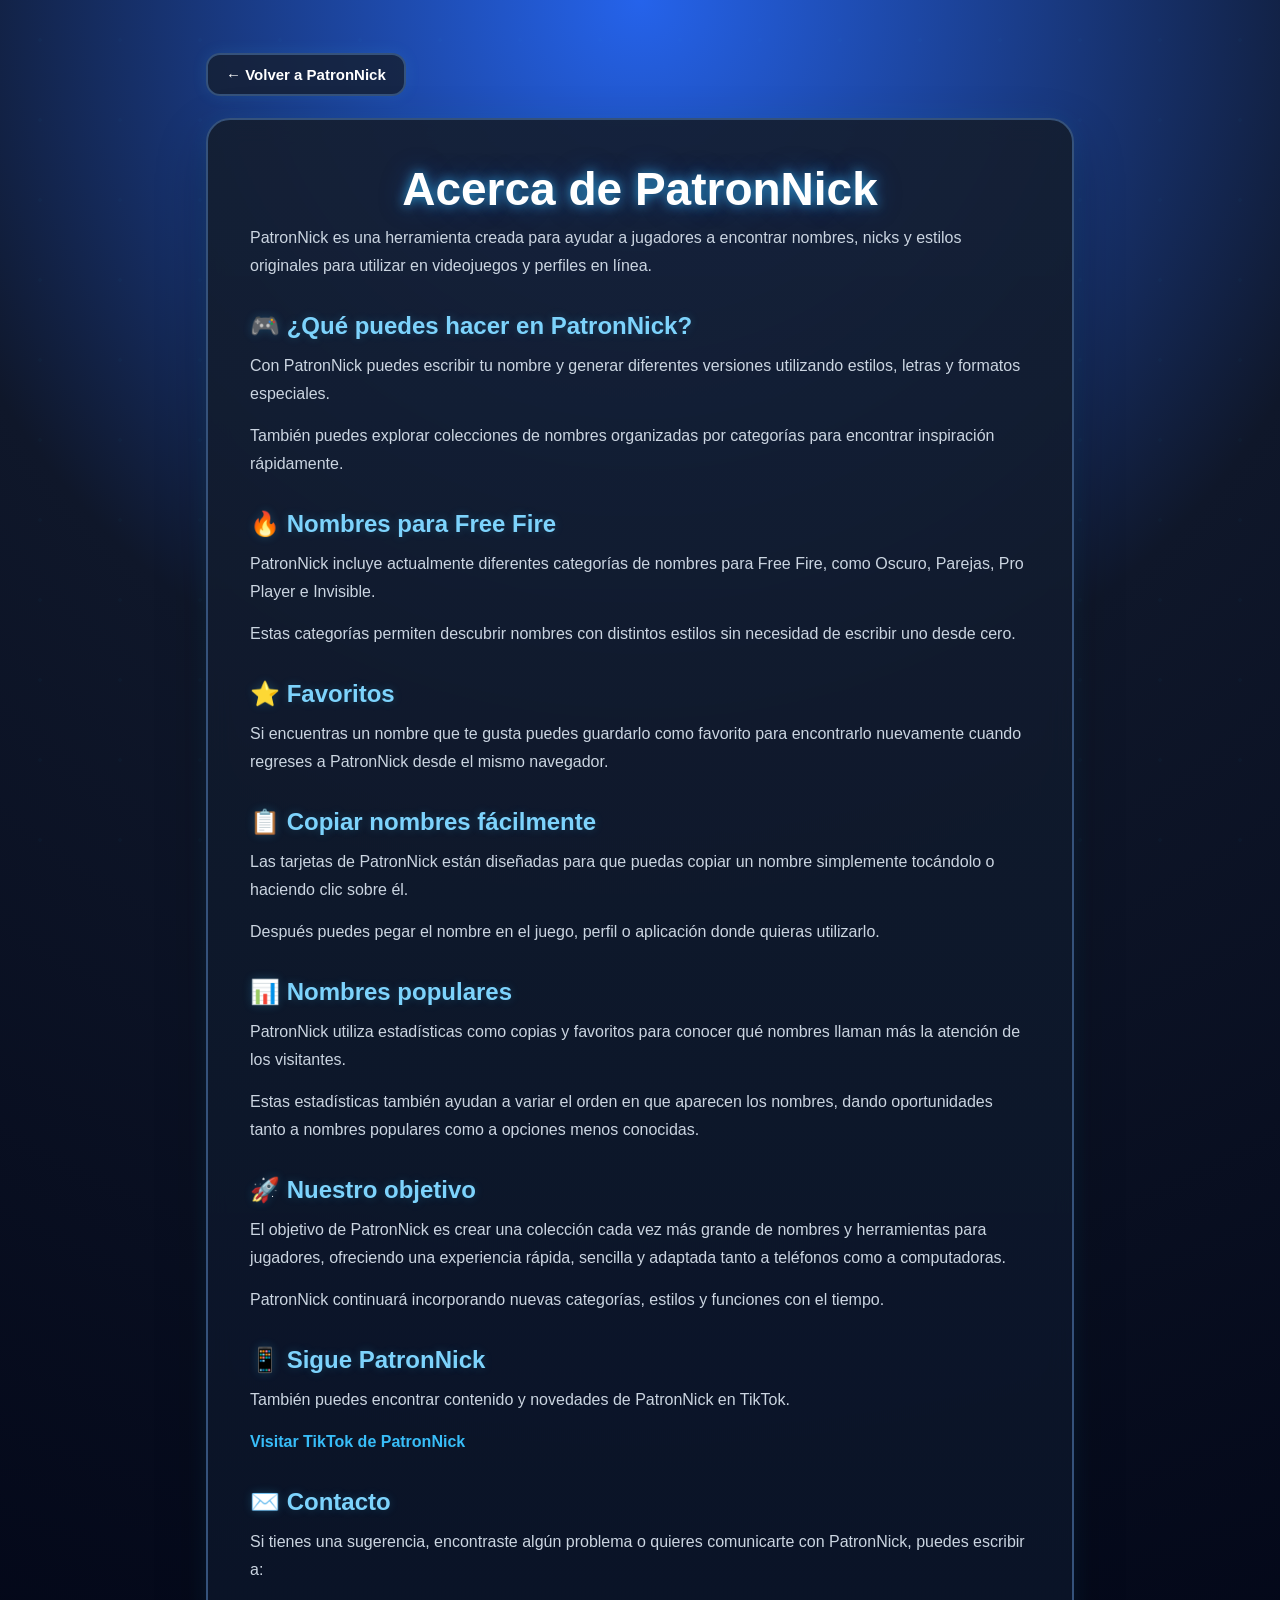
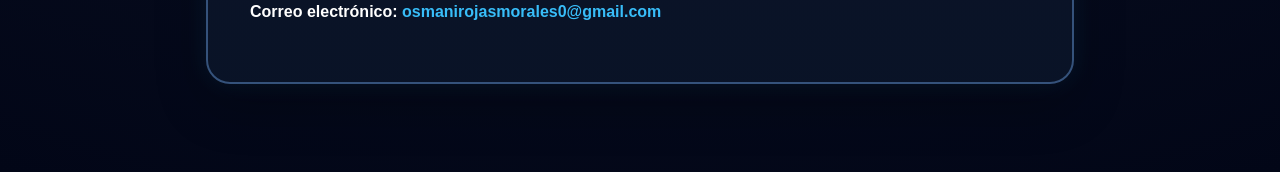
==== acerca.html @ 2bbca5f6 "Actualizo diseño de tarjetas" ====
<!DOCTYPE html>
<html lang="es">

<head>
    <meta charset="UTF-8">

    <meta
        name="viewport"
        content="width=device-width, initial-scale=1.0"
    >

    <title>Acerca de PatronNick</title>

    <meta
        name="description"
        content="Conoce PatronNick, un generador de nombres, estilos y nicks para Free Fire y otros videojuegos."
    >

    <link rel="stylesheet" href="css/style.css">
</head>

<body>

<main class="privacy-page">

    <a href="index.html" class="privacy-back">
        ← Volver a PatronNick
    </a>


    <section class="privacy-card">

        <h1>Acerca de PatronNick</h1>

        <p>
            PatronNick es una herramienta creada para ayudar a jugadores
            a encontrar nombres, nicks y estilos originales para utilizar
            en videojuegos y perfiles en línea.
        </p>


        <h2>🎮 ¿Qué puedes hacer en PatronNick?</h2>

        <p>
            Con PatronNick puedes escribir tu nombre y generar diferentes
            versiones utilizando estilos, letras y formatos especiales.
        </p>

        <p>
            También puedes explorar colecciones de nombres organizadas
            por categorías para encontrar inspiración rápidamente.
        </p>


        <h2>🔥 Nombres para Free Fire</h2>

        <p>
            PatronNick incluye actualmente diferentes categorías de nombres
            para Free Fire, como Oscuro, Parejas, Pro Player e Invisible.
        </p>

        <p>
            Estas categorías permiten descubrir nombres con distintos
            estilos sin necesidad de escribir uno desde cero.
        </p>


        <h2>⭐ Favoritos</h2>

        <p>
            Si encuentras un nombre que te gusta puedes guardarlo como
            favorito para encontrarlo nuevamente cuando regreses a
            PatronNick desde el mismo navegador.
        </p>


        <h2>📋 Copiar nombres fácilmente</h2>

        <p>
            Las tarjetas de PatronNick están diseñadas para que puedas
            copiar un nombre simplemente tocándolo o haciendo clic sobre él.
        </p>

        <p>
            Después puedes pegar el nombre en el juego, perfil o aplicación
            donde quieras utilizarlo.
        </p>


        <h2>📊 Nombres populares</h2>

        <p>
            PatronNick utiliza estadísticas como copias y favoritos para
            conocer qué nombres llaman más la atención de los visitantes.
        </p>

        <p>
            Estas estadísticas también ayudan a variar el orden en que
            aparecen los nombres, dando oportunidades tanto a nombres
            populares como a opciones menos conocidas.
        </p>


        <h2>🚀 Nuestro objetivo</h2>

        <p>
            El objetivo de PatronNick es crear una colección cada vez más
            grande de nombres y herramientas para jugadores, ofreciendo una
            experiencia rápida, sencilla y adaptada tanto a teléfonos como
            a computadoras.
        </p>

        <p>
            PatronNick continuará incorporando nuevas categorías, estilos
            y funciones con el tiempo.
        </p>


        <h2>📱 Sigue PatronNick</h2>

        <p>
            También puedes encontrar contenido y novedades de PatronNick
            en TikTok.
        </p>

        <p>
            <a
                href="https://www.tiktok.com/@patronrojass?_r=1&_t=ZP-98kVRvku2Bi"
                target="_blank"
                rel="noopener noreferrer"
            >
                Visitar TikTok de PatronNick
            </a>
        </p>


        <h2>✉️ Contacto</h2>

        <p>
            Si tienes una sugerencia, encontraste algún problema o quieres
            comunicarte con PatronNick, puedes escribir a:
        </p>

        <p>
            <strong>Correo electrónico:</strong>

            <a href="mailto:osmanirojasmorales0@gmail.com">
                osmanirojasmorales0@gmail.com
            </a>
        </p>

    </section>

</main>

</body>

</html>
---- css/style.css ----
*{
  margin:0;
  padding:0;
  box-sizing:border-box;
}

:root{
  --bg-start:#2563eb;
  --bg-mid:#0f172a;
  --bg-end:#020617;
  --panel:rgba(20,30,48,.8);
  --border:#35527b;
  --border-hover:#38bdf8;
  --text:#ffffff;
  --muted:#cbd5e1;
  --blue1:#0ea5e9;
  --blue2:#2563eb;
  --blueGlow:#38bdf8;
  --amber1:#f59e0b;
  --amberGlow:#fbbf24;
  --red1:#ef4444;
  --red2:#b91c1c;
}

body{
  font-family:Arial,Helvetica,sans-serif;
  color:var(--text);
  min-height:100vh;
  display:flex;
  justify-content:center;
  align-items:flex-start;
  padding:28px 16px;
  background:radial-gradient(circle at top,var(--bg-start) 0%,var(--bg-mid) 40%,var(--bg-end) 100%);
}

body::before{
  content:"";
  position:fixed;
  inset:0;
  background:radial-gradient(circle,#38bdf822 2px,transparent 2px);
  background-size:80px 80px;
  opacity:.18;
  pointer-events:none;
}

.app{
  width:100%;
  max-width:900px;
  display:flex;
  flex-direction:column;
  align-items:center;
  gap:18px;
  position:relative;
  z-index:1;
}

.hero{
  width:100%;
  text-align:center;
  padding-top:8px;
  position:relative;
}
.tiktok-btn{
  position:absolute;
  left:10px;
  top:8px;

  width:58px;
  height:58px;

  display:flex;
  align-items:center;
  justify-content:center;

  border-radius:50%;

  background:rgba(15,23,42,.72);
  border:2px solid rgba(255,255,255,.45);

  box-shadow:
    0 0 12px rgba(0,242,234,.35),
    0 0 18px rgba(255,0,80,.25);

  transition:.25s;

  text-decoration:none;
}

.tiktok-btn svg{
  width:30px;
  height:30px;
  fill:#fff;

  filter:
    drop-shadow(3px 0 0 #00f2ea)
    drop-shadow(-3px 0 0 #ff0050);
}

.tiktok-btn:hover{
  transform:scale(1.08);
  border-color:#fff;

  box-shadow:
    0 0 18px rgba(0,242,234,.65),
    0 0 25px rgba(255,0,80,.45);
}

.tiktok-btn:active{
  transform:scale(.94);
}
.tiktok-btn{
  position:absolute;
  left:10px;
  top:8px;

  width:58px;
  height:58px;

  display:flex;
  align-items:center;
  justify-content:center;

  border-radius:50%;

  background:rgba(15,23,42,.72);
  border:2px solid rgba(255,255,255,.45);

  box-shadow:
    0 0 12px rgba(0,242,234,.35),
    0 0 18px rgba(255,0,80,.25);

  transition:.25s;

  text-decoration:none;
}

.tiktok-btn svg{
  width:30px;
  height:30px;
  fill:#fff;

  filter:
    drop-shadow(3px 0 0 #00f2ea)
    drop-shadow(-3px 0 0 #ff0050);
}

.tiktok-btn:hover{
  transform:scale(1.08);
  border-color:#fff;

  box-shadow:
    0 0 18px rgba(0,242,234,.65),
    0 0 25px rgba(255,0,80,.45);
}

.tiktok-btn:active{
  transform:scale(.94);
}

.logo{
  font-size:clamp(2.8rem,8vw,4rem);
  font-weight:900;
  text-shadow:0 0 18px var(--blueGlow);
  margin-bottom:10px;
}

.subtitle{
  color:var(--muted);
  line-height:1.5;
}

.top-bar{
  width:100%;
  display:none;
  justify-content:flex-start;
}

.top-bar.show{
  display:flex;
}

.top-btn,
#btnInicio,
.btn-top,
.back-btn{
  display:inline-flex;
  align-items:center;
  justify-content:center;
  gap:8px;
  background:var(--panel);
  border:2px solid var(--border);
  color:#fff;
  padding:12px 22px;
  border-radius:14px;
  font-size:17px;
  font-weight:700;
  cursor:pointer;
  transition:.25s;
  box-shadow:0 0 15px rgba(56,189,248,.15);
}

.top-btn:hover,
#btnInicio:hover,
.btn-top:hover,
.back-btn:hover{
  border-color:#00d9ff;
  box-shadow:0 0 18px #00d9ff66;
  transform:translateY(-2px);
}

.favorites-zone{
  width:100%;
  max-width:820px;
  display:flex;
  flex-direction:column;
  gap:16px;
}

#abrirFavoritos{
  width:auto;
  align-self:flex-end;
  padding:10px 16px;
  border-radius:30px;
  font-size:15px;
}

#contadorFavoritos{
  margin-left:6px;
  font-size:15px;
  opacity:.92;
}

.favorites-panel{
  width:100%;
  display:none;
}

.favorites-empty{
  color:var(--muted);
  text-align:center;
  margin:0;
  padding:24px 0;
}

.generator{
  width:100%;
  max-width:820px;
}

#inputNombre{
  width:100%;
  padding:18px;
  border:none;
  border-radius:16px;
  outline:none;
  font-size:18px;
  margin-bottom:15px;
}

#btnGenerar{
  width:100%;
  padding:18px;
  border:none;
  border-radius:16px;
  cursor:pointer;
  color:#fff;
  font-size:18px;
  font-weight:700;
  background:linear-gradient(90deg,var(--blue1),var(--blue2));
  transition:.25s;
}

#btnGenerar:hover{
  transform:translateY(-2px);
  box-shadow:0 0 20px var(--blueGlow);
}

#resultados{
  width:100%;
  margin-top:30px;
  display:grid;
  gap:0px;
}

.resultado{
  position:relative;
  background:#162033;
  border:1px solid #27486f;
  border-radius:16px;
  padding:16px;
  min-height:126px;
  opacity:0;
  transform:translateY(12px) scale(.98);
  animation:aparecer .25s ease forwards;
  overflow:hidden;
}

.resultado-fuente{
  padding-right:120px;
  font-weight:700;
  margin-bottom:10px;
  font-size:15px;
}

.resultado-texto{
  font-size:22px;
  font-weight:700;
  margin-bottom:14px;
  word-break:break-word;
  white-space:pre-wrap;
}

.resultado .acciones-card{
  display:flex;
  justify-content:flex-start;
  gap:10px;
  margin-top:14px;
  flex-wrap:wrap;
}

.resultado .btnFavorito{
  position:absolute;
  top:12px;
  right:12px;
  width:auto;
  flex:none;
  padding:8px 12px;
  border-radius:10px;
  font-size:13px;
  font-weight:700;
  background:rgba(245,158,11,.16);
  border:1px solid var(--amber1);
  color:var(--amberGlow);
  cursor:pointer;
  transition:.25s;
}

.resultado .btnFavorito:hover{
  background:rgba(245,158,11,.3);
  border-color:var(--amberGlow);
  transform:translateY(-2px);
  box-shadow:0 0 15px rgba(245,158,11,.35);
}

.resultado .btnCopiar{
  min-width:130px;
  width:auto;
  flex:none;
}

.btnFavorito,
.btnCopiar,
.copyFav,
.deleteFav,
.copyInvisible,
.favoriteInvisible{
  border:none;
  color:#fff;
  font-weight:700;
  cursor:pointer;
  transition:.22s ease;
  display:inline-flex;
  align-items:center;
  justify-content:center;
  gap:7px;
  user-select:none;
}

.btnCopiar,
.copyFav,
.copyInvisible{
  background:linear-gradient(135deg,var(--blue1),var(--blue2));
  border:1px solid #38bdf8;
  box-shadow:0 4px 12px rgba(14,165,233,.18);
}

.btnCopiar:hover,
.copyFav:hover,
.copyInvisible:hover{
  transform:translateY(-2px);
  background:linear-gradient(135deg,#38bdf8,var(--blue2));
  border-color:#7dd3fc;
  box-shadow:0 6px 18px rgba(56,189,248,.24);
}

.btnCopiar:active,
.copyFav:active,
.copyInvisible:active{
  transform:translateY(0) scale(.98);
}

.deleteFav{
  background:linear-gradient(135deg,var(--red1),var(--red2));
  box-shadow:0 4px 12px rgba(239,68,68,.15);
}

.deleteFav:hover{
  transform:translateY(-2px);
  background:linear-gradient(135deg,#f87171,#dc2626);
  box-shadow:0 6px 18px rgba(239,68,68,.3);
}

.deleteFav:active{
  transform:translateY(0) scale(.98);
}

.categorias{
  width:100%;
  max-width:820px;
  font-size:28px;
  font-weight:700;
  text-shadow:0 0 12px var(--blueGlow);
  margin-top:6px;
  text-align:center;
}

.games{
  width:100%;
  max-width:820px;
  display:grid;
  grid-template-columns:repeat(2,1fr);
  gap:18px;
}

.game-card{
  background:rgba(20,30,48,.75);
  border:2px solid var(--border);
  border-radius:20px;
  padding:22px;
  display:flex;
  flex-direction:column;
  align-items:center;
  gap:10px;
  color:#fff;
  cursor:pointer;
  transition:.25s;
  backdrop-filter:blur(12px);
}

.game-card:hover,
.modo-card:hover{
  transform:translateY(-6px);
  border-color:#00e5ff;
  box-shadow:0 0 25px #00e5ff55;
}

.game-card.active{
  border-color:#00ffff;
  box-shadow:0 0 25px #00ffff88;
}

.game-card span{
  font-size:18px;
  font-weight:700;
}

#contenido{
  width:100%;
  max-width:820px;
}

.pantallaJuego{
  width:100%;
}

.tituloJuego{
  text-align:center;
  font-size:clamp(28px,6vw,36px);
  margin:24px 0 30px;
  text-shadow:0 0 15px var(--blueGlow);
}

.menu-juego{
  display:grid;
  grid-template-columns:repeat(2,1fr);
  gap:20px;
}

.modo-card{
  background:rgba(20,30,48,.75);
  border:2px solid var(--border);
  border-radius:20px;
  padding:25px;
  text-align:center;
  transition:.25s;
}

.modo-card h3{
  font-size:25px;
  margin-bottom:12px;
}

.modo-card p{
  color:var(--muted);
  margin-bottom:20px;
  line-height:1.4;
}

.modo-card button{
  width:100%;
  padding:14px;
  border:none;
  border-radius:14px;
  background:linear-gradient(90deg,var(--blue1),var(--blue2));
  color:#fff;
  font-size:17px;
  font-weight:700;
  cursor:pointer;
  transition:.25s;
}

.modo-card button:hover{
  transform:scale(1.03);
  box-shadow:0 0 18px var(--blueGlow);
}

.cantidad-nombres{
  display:block;
  margin-bottom:14px;
  color:var(--blueGlow);
  font-size:16px;
  font-weight:700;
}

.listaInvisible{
  display:flex;
  flex-direction:column;
  align-items:center;
  gap:14px;
  margin-top:20px;
}

#contenido .tarjetaCategoria{
  width:min(100%,760px);
  margin:0 auto;
  padding:14px 16px 12px;
  min-height:88px;
  display:grid;
  grid-template-columns:1fr auto;
  grid-template-rows:auto auto;
  grid-template-areas:
    "name favorite"
    "stats copy";
  gap:8px 12px;
  align-items:start;
  background:var(--panel);
  border:1px solid var(--border);
  border-radius:20px;
  position:relative;
  transition:transform .25s ease, border-color .25s ease, box-shadow .25s ease;
}

#contenido .tarjetaCategoria:hover{
  border-color:var(--border-hover);
  transform:translateY(-2px);
  box-shadow:0 0 18px rgba(56,189,248,.25);
}

#contenido .tarjetaCategoriaHeader{
  grid-area:name;
  display:flex;
  align-items:flex-start;
  justify-content:space-between;
  gap:12px;
  min-width:0;
}

#contenido .nombreCategoria{
  display:block;
  font-size:20px;
  line-height:1.25;
  font-weight:700;
  white-space:pre-wrap;
  word-break:break-word;
}

#contenido .tarjetaCategoriaFooter{
  grid-area:stats;
  display:flex;
  align-items:center;
  justify-content:space-between;
  gap:12px;
  margin-top:12px;
}

#contenido .estadisticasNombre{
  display:flex;
  align-items:center;
  gap:12px;
  flex-wrap:wrap;
  min-height:22px;
  color:var(--muted);
  font-size:14px;
  font-weight:600;
}

#contenido .copiasNombre,
#contenido .favoritosNombre{
  display:inline-flex !important;
  align-items:center;
  gap:4px;
  white-space:nowrap !important;
  font-size:13px !important;
  font-weight:600 !important;
}


#contenido .favoriteInvisible:hover{
  transform:translateY(-2px);
  background:rgba(245,158,11,.25);
  border-color:var(--amberGlow);
  box-shadow:0 5px 16px rgba(245,158,11,.25);
}

#contenido .copyInvisible{
  grid-area:copy;
  justify-self:end;
  align-self:end;
  width:auto;
  min-width:116px;
  padding:8px 12px;
  border-radius:10px;
  font-size:13px;
}

#contenido .itemActions{
  display:contents;
}

#panelFavoritos .itemInvisible{
  width:min(100%,760px);
  margin:0 auto;
  min-height:66px;
  padding:14px 16px;
  display:flex;
  align-items:center;
  justify-content:space-between;
  gap:12px;
  background:var(--panel);
  border:2px solid var(--border);
  border-radius:18px;
  transition:transform .25s ease, border-color .25s ease, box-shadow .25s ease;
}

#panelFavoritos .itemInvisible:hover{
  border-color:var(--border-hover);
  transform:translateY(-2px);
  box-shadow:0 0 18px rgba(56,189,248,.25);
}

#panelFavoritos .itemInvisible span{
  font-size:18px;
  font-weight:700;
  word-break:break-word;
  white-space:pre-wrap;
}

#panelFavoritos .itemActions{
  display:flex;
  align-items:center;
  justify-content:flex-end;
  gap:10px;
  flex-wrap:wrap;
}

#panelFavoritos .copyFav,
#panelFavoritos .deleteFav{
  min-width:112px;
  min-height:40px;
  padding:9px 14px;
  border-radius:12px;
  font-size:14px;
}

@keyframes aparecer{
  to{
    opacity:1;
    transform:translateY(0) scale(1);
  }
}

@media (max-width:700px){
  .games,
  .menu-juego{
    grid-template-columns:1fr;
  }

  #abrirFavoritos{
    align-self:stretch;
    width:100%;
    text-align:center;
  }

  #contenido .tarjetaCategoria{
    width:96%;
    min-height:84px;
    padding:12px 12px 11px;
    gap:8px 10px;
  }

  #contenido .nombreCategoria{
    font-size:17px;
  }

  #contenido .estadisticasNombre{
    gap:10px;
    font-size:13px;
  }

  #contenido .favoriteInvisible{
    padding:6px 9px;
    font-size:11px;
  }

  #contenido .copyInvisible{
    min-width:96px;
    padding:7px 10px;
    font-size:12px;
  }

  #panelFavoritos .itemInvisible{
    width:96%;
    padding:13px 14px;
  }

  #panelFavoritos .itemInvisible span{
    font-size:17px;
  }

  #panelFavoritos .copyFav,
  #panelFavoritos .deleteFav{
    min-width:96px;
    padding:8px 11px;
    font-size:13px;
  }

  .resultado{
    min-height:120px;
  }

  .resultado-fuente{
    padding-right:104px;
    font-size:14px;
  }

  .resultado-texto{
    font-size:20px;
  }

  .resultado .btnFavorito{
    top:10px;
    right:10px;
    padding:7px 10px;
    font-size:12px;
  }

  .resultado .btnCopiar{
    min-width:108px;
  }
}

@media (max-width:700px){

  .tiktok-btn{
    width:48px;
    height:48px;
    left:4px;
    top:4px;
  }

  .tiktok-btn svg{
    width:25px;
    height:25px;
  }

}

/* =========================================================
   TARJETAS COMPACTAS: GENERADOR + FREE FIRE
   ========================================================= */

/* ===== GENERADOR ===== */
#resultados .resultado{
    width:min(100%,640px) !important;
    margin:0 auto !important;
    position:relative !important;

    min-height:112px !important;
    padding:12px 14px 54px 14px !important;

    overflow:visible !important;
    box-sizing:border-box !important;
}

#resultados .acciones-card{
    position:absolute !important;
    top:12px !important;
    right:12px !important;

    display:flex !important;
    flex-direction:row !important;
    align-items:center !important;
    justify-content:flex-end !important;
    gap:8px !important;
    flex-wrap:wrap !important;
    margin:0 !important;
}

#resultados .btnFavorito,
#resultados .btnCopiar{
    position:static !important;
    width:auto !important;
    min-width:110px !important;
}

#resultados .btnFavorito{
    top:auto !important;
    right:auto !important;
}

#resultados .btnFavorito,
#resultados .btnCopiar{
    width:110px !important;
    min-width:110px !important;
    flex:none !important;

    padding:7px 10px !important;
    font-size:13px !important;
    border-radius:10px !important;
}

/* ===== FREE FIRE ===== */
#contenido .listaInvisible{
    width:min(100%,640px) !important;
    margin:20px auto 0 !important;

    display:flex !important;
    flex-direction:column !important;
    gap:10px !important;
    align-items:stretch !important;
}

#contenido .itemInvisible{
    width:100% !important;
    min-height:92px !important;
    padding:12px 14px 52px 14px !important;

    position:relative !important;
    display:block !important;
    box-sizing:border-box !important;
}

#contenido .nombreYStats{
    width:100% !important;
    min-width:0 !important;
}

#contenido .nombreYStats > span{
    display:block !important;
    font-size:18px !important;
    font-weight:700 !important;
    line-height:1.25 !important;
    margin:0 0 8px 0 !important;
    white-space:pre-wrap !important;
    word-break:break-word !important;
}

#contenido .estadisticasNombre{
    display:flex !important;
    align-items:center !important;
    gap:10px !important;
    font-size:13px !important;
    font-weight:700 !important;
    color:#cbd5e1 !important;
}

#contenido .itemActions{
    display:block !important;
    width:0 !important;
    height:0 !important;
    overflow:visible !important;
}

#contenido .favoriteInvisible{
    position:absolute !important;
    top:12px !important;
    right:12px !important;

    width:110px !important;
    min-width:110px !important;
    padding:6px 10px !important;

    display:inline-flex !important;
    align-items:center !important;
    justify-content:center !important;

    font-size:12px !important;
    border-radius:10px !important;
    z-index:10 !important;
}

#contenido .copyInvisible{
    position:absolute !important;
    right:12px !important;
    bottom:12px !important;

    width:110px !important;
    min-width:110px !important;
    padding:8px 12px !important;

    display:inline-flex !important;
    align-items:center !important;
    justify-content:center !important;

    font-size:13px !important;
    border-radius:10px !important;
    z-index:10 !important;
}

/* ===== MÓVIL ===== */
@media (max-width:700px){
    #resultados .resultado,
    #contenido .itemInvisible{
        width:96% !important;
        min-height:0 !important;
    }

    #resultados .resultado{
        padding:12px 12px 54px 12px !important;
    }

    #resultados .resultado-fuente{
        padding-right:118px !important;
    }

    #resultados .resultado-texto{
        padding-right:118px !important;
        font-size:18px !important;
    }

    #resultados .btnFavorito,
    #resultados .btnCopiar,
    #contenido .favoriteInvisible,
    #contenido .copyInvisible{
        width:96px !important;
        min-width:96px !important;
    }

    #contenido .itemInvisible{
        padding:11px 12px 50px 12px !important;
    }

    #contenido .nombreYStats > span{
        font-size:17px !important;
    }
}

/* =========================================================
   NUEVO DISEÑO DE MINI TARJETAS
   ========================================================= */

.resultado,
#contenido .tarjetaCategoria {
  width: min(100%, 640px) !important;
  margin: 0 auto !important;
  position: relative !important;
  overflow: hidden !important;
  min-height: 92px !important;
  padding: 16px 16px 14px 16px !important;
  border-width: 2px !important;
  border-style: solid !important;
  border-radius: 18px !important;
  background: rgba(20,30,48,.82) !important;
  cursor: pointer !important;
}

.resultado:hover,
#contenido .tarjetaCategoria:hover {
  transform: translateY(-2px) !important;
}

.resultado {
  padding-top: 14px !important;
  padding-bottom: 16px !important;
}

.resultado-fuente {
  position: absolute !important;
  top: 10px !important;
  left: 14px !important;
  right: 140px !important;
  font-size: 14px !important;
  font-weight: 700 !important;
  white-space: nowrap !important;
  overflow: hidden !important;
  text-overflow: ellipsis !important;
  margin: 0 !important;
  z-index: 2 !important;
}

.resultado-texto,
#contenido .nombreCategoria {
  position: absolute !important;
  left: 16px !important;
  right: 16px !important;
  top: 50% !important;
  transform: translateY(-50%) !important;
  margin: 0 !important;
  text-align: center !important;
  font-size: clamp(22px, 4.5vw, 28px) !important;
  font-weight: 800 !important;
  line-height: 1.1 !important;
  white-space: pre-wrap !important;
  word-break: break-word !important;
  z-index: 1 !important;
}

#contenido .nombreCategoria {
  top: 50% !important;
}

.resultado .btnFavorito,
#contenido .favoriteInvisible {
  position: absolute !important;
  top: 10px !important;
  right: 12px !important;
  width: auto !important;
  min-width: 106px !important;
  padding: 7px 10px !important;
  border-radius: 999px !important;
  font-size: 12px !important;
  z-index: 3 !important;
}

.resultado-stats,
#contenido .estadisticasNombre {
  position: absolute !important;
  left: 14px !important;
  right: 14px !important;
  bottom: 8px !important;
  margin: 0 !important;
  display: flex !important;
  align-items: center !important;
  justify-content: space-between !important;
  gap: 12px !important;
  z-index: 2 !important;
}

.resultado-stats .copiasNombre,
.resultado-stats .favoritosNombre,
#contenido .copiasNombre,
#contenido .favoritosNombre {
  font-size: 13px !important;
  font-weight: 700 !important;
}

.tarjetaCopiable {
  user-select: none !important;
}

.copiadoOverlay {
  position: absolute !important;
  inset: 0 !important;
  display: flex !important;
  align-items: center !important;
  justify-content: center !important;
  text-align: center !important;
  font-size: clamp(2rem, 7vw, 3.35rem) !important;
  font-weight: 900 !important;
  letter-spacing: .18em !important;
  text-transform: uppercase !important;
  color: #e0f2fe !important;
  text-shadow: 0 0 16px rgba(255,255,255,.9), 0 0 28px rgba(56,189,248,.95) !important;
  background: radial-gradient(circle at center, rgba(56,189,248,.18), transparent 62%) !important;
  opacity: 0 !important;
  transform: scale(.82) !important;
  pointer-events: none !important;
  z-index: 4 !important;
}

.resultado.copiado .copiadoOverlay,
#contenido .tarjetaCategoria.copiado .copiadoOverlay {
  animation: copiadoEntrada 1.05s ease-out forwards !important;
}

.resultado.copiado,
#contenido .tarjetaCategoria.copiado {
  box-shadow: 0 0 22px rgba(56,189,248,.35) !important;
}

@keyframes copiadoEntrada {
  0% {
    opacity: 0;
    transform: scale(.75);
  }
  18% {
    opacity: 1;
    transform: scale(1.03);
  }
  70% {
    opacity: 1;
    transform: scale(1);
  }
  100% {
    opacity: 0;
    transform: scale(1.06);
  }
}

@media (max-width:700px) {
  .resultado,
  #contenido .tarjetaCategoria {
    width: 96% !important;
    min-height: 86px !important;
    padding: 14px 12px 12px 12px !important;
  }

  .resultado-fuente {
    right: 116px !important;
    font-size: 12px !important;
  }

  .resultado-texto,
  #contenido .nombreCategoria {
    font-size: clamp(18px, 5vw, 24px) !important;
  }

  .resultado .btnFavorito,
  #contenido .favoriteInvisible {
    min-width: 94px !important;
    padding: 6px 9px !important;
    font-size: 11px !important;
  }

  .resultado-stats,
  #contenido .estadisticasNombre {
    left: 12px !important;
    right: 12px !important;
    bottom: 7px !important;
  }

  .copiadoOverlay {
    font-size: clamp(1.7rem, 9vw, 2.6rem) !important;
    letter-spacing: .14em !important;
  }
}

/* =========================================================
   CORRECCIÓN FINAL DE LAYOUT — SIN SOLAPAMIENTOS
   Mantiene el diseño original y reemplaza únicamente la
   colocación absoluta conflictiva de las mini tarjetas.
   ========================================================= */

/* Separación consistente entre resultados */
#resultados{
  gap:12px !important;
}

/* ---------- Resultados del generador ---------- */
#resultados .resultado{
  width:min(100%,640px) !important;
  min-height:0 !important;
  padding:14px 16px !important;
  margin:0 auto !important;
  overflow:hidden !important;

  display:grid !important;
  grid-template-columns:minmax(0,1fr) auto !important;
  grid-template-areas:
    "source favorite"
    "name name"
    "stats stats" !important;
  grid-template-rows:auto auto auto !important;
  align-items:center !important;
  column-gap:12px !important;
  row-gap:10px !important;
}

#resultados .resultado-fuente{
  grid-area:source !important;
  position:static !important;
  inset:auto !important;
  min-width:0 !important;
  padding:0 !important;
  margin:0 !important;
  overflow:hidden !important;
  text-overflow:ellipsis !important;
  white-space:nowrap !important;
  line-height:1.3 !important;
}

#resultados .resultado .btnFavorito{
  grid-area:favorite !important;
  position:static !important;
  inset:auto !important;
  justify-self:end !important;
  align-self:start !important;
  width:auto !important;
  min-width:106px !important;
  max-width:100% !important;
  margin:0 !important;
  white-space:nowrap !important;
}

#resultados .resultado-texto{
  grid-area:name !important;
  position:static !important;
  inset:auto !important;
  transform:none !important;
  width:100% !important;
  min-width:0 !important;
  min-height:44px !important;
  padding:5px 2px !important;
  margin:0 !important;
  display:flex !important;
  align-items:center !important;
  justify-content:center !important;
  text-align:center !important;
  line-height:1.22 !important;
  white-space:pre-wrap !important;
  overflow-wrap:anywhere !important;
  word-break:normal !important;
}

#resultados .resultado-stats{
  grid-area:stats !important;
  position:static !important;
  inset:auto !important;
  width:100% !important;
  margin:0 !important;
  display:flex !important;
  align-items:center !important;
  justify-content:space-between !important;
  gap:12px !important;
}

/* ---------- Tarjetas de categorías / Free Fire ---------- */
#contenido .tarjetaCategoria{
  width:min(100%,640px) !important;
  min-height:0 !important;
  padding:14px 16px !important;
  margin:0 auto !important;
  overflow:hidden !important;

  display:grid !important;
  grid-template-columns:minmax(0,1fr) auto !important;
  grid-template-areas:
    "name favorite"
    "stats stats" !important;
  grid-template-rows:auto auto !important;
  align-items:center !important;
  column-gap:12px !important;
  row-gap:12px !important;
}

#contenido .nombreCategoria{
  grid-area:name !important;
  position:static !important;
  inset:auto !important;
  transform:none !important;
  width:100% !important;
  min-width:0 !important;
  padding:4px 0 !important;
  margin:0 !important;
  text-align:left !important;
  line-height:1.25 !important;
  white-space:pre-wrap !important;
  overflow-wrap:anywhere !important;
  word-break:normal !important;
}

#contenido .favoriteInvisible{
  grid-area:favorite !important;
  position:static !important;
  inset:auto !important;
  justify-self:end !important;
  align-self:start !important;
  width:auto !important;
  min-width:106px !important;
  max-width:100% !important;
  margin:0 !important;
  white-space:nowrap !important;
}

#contenido .estadisticasNombre{
  grid-area:stats !important;
  position:static !important;
  inset:auto !important;
  width:100% !important;
  margin:0 !important;
  display:flex !important;
  align-items:center !important;
  justify-content:space-between !important;
  gap:12px !important;
}

/* El overlay de “copiado” sí debe seguir flotando sobre la tarjeta. */
.resultado .copiadoOverlay,
#contenido .tarjetaCategoria .copiadoOverlay{
  position:absolute !important;
  inset:0 !important;
}

/* ---------- Móvil ---------- */
@media (max-width:700px){
  #resultados .resultado,
  #contenido .tarjetaCategoria{
    width:100% !important;
    padding:12px !important;
    column-gap:9px !important;
    row-gap:9px !important;
  }

  #resultados .resultado-texto{
    min-height:40px !important;
    font-size:clamp(18px,5vw,23px) !important;
  }

  #contenido .nombreCategoria{
    font-size:17px !important;
  }

  #resultados .resultado .btnFavorito,
  #contenido .favoriteInvisible{
    min-width:94px !important;
    padding:6px 9px !important;
    font-size:11px !important;
  }
}

/* En pantallas muy estrechas, el favorito pasa a su propia fila. */
@media (max-width:420px){
  #resultados .resultado{
    grid-template-columns:1fr !important;
    grid-template-areas:
      "source"
      "name"
      "favorite"
      "stats" !important;
  }

  #contenido .tarjetaCategoria{
    grid-template-columns:1fr !important;
    grid-template-areas:
      "name"
      "favorite"
      "stats" !important;
  }

  #resultados .resultado .btnFavorito,
  #contenido .favoriteInvisible{
    justify-self:stretch !important;
    width:100% !important;
  }
}


/* =========================================================
   AJUSTE FINAL PEDIDO POR EL USUARIO
   - Las mini tarjetas del generador quedan compactas como las de categorías.
   - El botón favorito de categorías usa el mismo estilo “cool”.
   - La tarjeta completa copia al tocarse y muestra una animación grande de COPIADO.
   ========================================================= */

#resultados{
  gap: 12px !important;
}

#resultados .resultado,
#contenido .tarjetaCategoria{
  width:min(100%, 760px) !important;
  margin:0 auto !important;
  min-height:96px !important;
  padding:14px 16px !important;
  border-radius:18px !important;
  border:2px solid var(--border-hover) !important;
  background:linear-gradient(180deg, rgba(14,32,67,.92), rgba(10,28,60,.94)) !important;
  box-shadow:0 0 0 1px rgba(255,255,255,.06) inset, 0 10px 28px rgba(3,10,26,.24) !important;
  overflow:hidden !important;
  position:relative !important;
  cursor:pointer !important;
  transition:transform .18s ease, box-shadow .18s ease, border-color .18s ease !important;
}

#resultados .resultado:hover,
#contenido .tarjetaCategoria:hover{
  transform:translateY(-2px) !important;
  box-shadow:0 0 0 1px rgba(255,255,255,.08) inset, 0 14px 28px rgba(4,14,36,.32), 0 0 18px rgba(56,189,248,.16) !important;
}

/* ---------- GENERADOR ---------- */
#resultados .resultado{
  display:grid !important;
  grid-template-columns:minmax(0,1fr) auto !important;
  grid-template-rows:auto auto auto !important;
  grid-template-areas:
    "source favorite"
    "name favorite"
    "stats stats" !important;
  align-items:center !important;
  row-gap:10px !important;
  column-gap:14px !important;
}

#resultados .resultado-fuente{
  grid-area:source !important;
  position:static !important;
  inset:auto !important;
  margin:0 !important;
  padding:0 !important;
  min-width:0 !important;
  font-size:14px !important;
  line-height:1.2 !important;
  white-space:nowrap !important;
  overflow:hidden !important;
  text-overflow:ellipsis !important;
}

#resultados .resultado-texto{
  grid-area:name !important;
  position:static !important;
  inset:auto !important;
  transform:none !important;
  width:100% !important;
  min-width:0 !important;
  min-height:34px !important;
  padding:0 !important;
  margin:0 !important;
  display:flex !important;
  align-items:center !important;
  justify-content:center !important;
  text-align:center !important;
  font-size:clamp(25px, 4.6vw, 34px) !important;
  font-weight:900 !important;
  line-height:1.05 !important;
  white-space:pre-wrap !important;
  overflow-wrap:anywhere !important;
  word-break:break-word !important;
  text-shadow:0 2px 8px rgba(0,0,0,.45) !important;
}

#resultados .resultado-stats,
#contenido .estadisticasNombre{
  position:static !important;
  inset:auto !important;
  margin:0 !important;
  width:100% !important;
  display:flex !important;
  align-items:center !important;
  justify-content:space-between !important;
  gap:12px !important;
  color:#ecf4ff !important;
}

#resultados .resultado-stats .copiasNombre,
#resultados .resultado-stats .favoritosNombre,
#contenido .copiasNombre,
#contenido .favoritosNombre{
  font-size:13px !important;
  font-weight:700 !important;
  opacity:.97 !important;
}

/* ---------- CATEGORÍAS ---------- */
#contenido .listaInvisible{
  width:min(100%, 760px) !important;
  margin:0 auto !important;
  gap:12px !important;
}

#contenido .tarjetaCategoria{
  display:grid !important;
  grid-template-columns:minmax(0,1fr) auto !important;
  grid-template-rows:auto auto !important;
  grid-template-areas:
    "name favorite"
    "stats stats" !important;
  align-items:center !important;
  row-gap:12px !important;
  column-gap:14px !important;
}

#contenido .nombreCategoria{
  grid-area:name !important;
  position:static !important;
  inset:auto !important;
  transform:none !important;
  width:100% !important;
  min-width:0 !important;
  margin:0 !important;
  padding:0 !important;
  text-align:left !important;
  font-size:clamp(26px, 4.4vw, 34px) !important;
  font-weight:900 !important;
  line-height:1.05 !important;
  white-space:pre-wrap !important;
  overflow-wrap:anywhere !important;
  word-break:break-word !important;
  text-shadow:0 2px 8px rgba(0,0,0,.45) !important;
}

/* ---------- FAVORITOS “COOL” PARA AMBAS ---------- */
#resultados .resultado .btnFavorito,
#contenido .favoriteInvisible{
  grid-area:favorite !important;
  justify-self:end !important;
  align-self:start !important;
  position:static !important;
  inset:auto !important;
  width:auto !important;
  min-width:128px !important;
  max-width:100% !important;
  padding:9px 14px !important;
  border-radius:999px !important;
  border:2px solid rgba(255,183,206,.92) !important;
  background:linear-gradient(180deg, rgba(255,246,216,.92), rgba(255,231,166,.82)) !important;
  color:#6d4600 !important;
  font-size:14px !important;
  font-weight:900 !important;
  letter-spacing:.01em !important;
  box-shadow:0 0 0 2px rgba(72,31,81,.18) inset, 0 6px 16px rgba(0,0,0,.16) !important;
}

#resultados .resultado .btnFavorito:hover,
#contenido .favoriteInvisible:hover{
  transform:translateY(-2px) scale(1.01) !important;
  border-color:#ffd4e9 !important;
  box-shadow:0 0 0 2px rgba(72,31,81,.2) inset, 0 10px 20px rgba(0,0,0,.2), 0 0 16px rgba(255,186,220,.24) !important;
}

#resultados .resultado .btnFavorito:active,
#contenido .favoriteInvisible:active{
  transform:translateY(0) scale(.985) !important;
}

/* ---------- Overlay de copiado ---------- */
.tarjetaCopiable{
  user-select:none !important;
}

.copiadoOverlay{
  position:absolute !important;
  inset:0 !important;
  display:flex !important;
  align-items:center !important;
  justify-content:center !important;
  text-align:center !important;
  font-size:clamp(2.6rem, 8vw, 4.4rem) !important;
  font-weight:1000 !important;
  line-height:1 !important;
  letter-spacing:.08em !important;
  text-transform:uppercase !important;
  color:#f8fdff !important;
  text-shadow:0 0 14px rgba(255,255,255,.92), 0 0 26px rgba(56,189,248,.9), 0 2px 10px rgba(0,0,0,.45) !important;
  background:radial-gradient(circle at center, rgba(56,189,248,.32) 0%, rgba(56,189,248,.18) 28%, rgba(56,189,248,0) 66%) !important;
  opacity:0 !important;
  transform:scale(.82) !important;
  pointer-events:none !important;
  z-index:9 !important;
}

.tarjetaCopiable.copiado{
  animation:tarjetaCopiadaPulso .78s ease !important;
}

.tarjetaCopiable.copiado .copiadoOverlay{
  animation:overlayCopiado .9s ease-in-out forwards !important;
}

@keyframes tarjetaCopiadaPulso{
  0%{ transform:scale(1); }
  34%{ transform:scale(1.015); }
  100%{ transform:scale(1); }
}

@keyframes overlayCopiado{
  0%{ opacity:0; transform:scale(.75); }
  18%{ opacity:1; transform:scale(1.02); }
  68%{ opacity:1; transform:scale(1); }
  100%{ opacity:0; transform:scale(1.08); }
}

@media (max-width:700px){
  #resultados .resultado,
  #contenido .tarjetaCategoria{
    width:100% !important;
    min-height:88px !important;
    padding:12px !important;
    column-gap:10px !important;
    row-gap:10px !important;
  }

  #resultados .resultado-texto,
  #contenido .nombreCategoria{
    font-size:clamp(20px, 6vw, 28px) !important;
  }

  #resultados .resultado .btnFavorito,
  #contenido .favoriteInvisible{
    min-width:112px !important;
    padding:8px 12px !important;
    font-size:12px !important;
  }

  .copiadoOverlay{
    font-size:clamp(2rem, 10vw, 3.25rem) !important;
    letter-spacing:.05em !important;
  }
}

@media (max-width:460px){
  #resultados .resultado,
  #contenido .tarjetaCategoria{
    grid-template-columns:1fr !important;
  }

  #resultados .resultado{
    grid-template-areas:
      "source"
      "name"
      "favorite"
      "stats" !important;
  }

  #contenido .tarjetaCategoria{
    grid-template-areas:
      "name"
      "favorite"
      "stats" !important;
  }

  #resultados .resultado .btnFavorito,
  #contenido .favoriteInvisible{
    justify-self:stretch !important;
    width:100% !important;
  }
}


/* =========================================================
   RETOQUE FINAL 2
   - Tarjetas del generador más compactas, al estilo de categorías.
   - Botón favorito más profesional, brillante y con efecto al tocar.
   ========================================================= */

/* GENERADOR más compacto */
#resultados .resultado{
  width:min(100%, 740px) !important;
  min-height:78px !important;
  padding:10px 14px !important;
  grid-template-columns:minmax(0,1fr) auto !important;
  grid-template-areas:
    "source favorite"
    "name favorite"
    "stats stats" !important;
  row-gap:6px !important;
  column-gap:12px !important;
}

#resultados .resultado-fuente{
  font-size:12px !important;
  line-height:1.1 !important;
}

#resultados .resultado-texto{
  min-height:0 !important;
  font-size:clamp(18px, 3vw, 24px) !important;
  line-height:1 !important;
  padding:0 !important;
}

#resultados .resultado-stats{
  margin-top:1px !important;
}

#resultados .resultado-stats .copiasNombre,
#resultados .resultado-stats .favoritosNombre{
  font-size:12px !important;
}

/* Favorito premium */
#resultados .resultado .btnFavorito,
#contenido .favoriteInvisible{
  position:relative !important;
  overflow:hidden !important;
  isolation:isolate !important;
  min-width:138px !important;
  padding:9px 16px !important;
  border:1px solid rgba(255,255,255,.42) !important;
  background:
    linear-gradient(180deg, rgba(255,252,240,.98) 0%, rgba(255,233,156,.96) 55%, rgba(255,209,105,.92) 100%) !important;
  color:#6c4300 !important;
  box-shadow:
    inset 0 1px 0 rgba(255,255,255,.95),
    inset 0 -2px 6px rgba(194,116,0,.18),
    0 8px 18px rgba(8,14,30,.22),
    0 0 0 2px rgba(255, 205, 95, .18) !important;
  text-shadow:0 1px 0 rgba(255,255,255,.65) !important;
}

#resultados .resultado .btnFavorito::before,
#contenido .favoriteInvisible::before{
  content:"";
  position:absolute;
  top:-55%;
  left:-35%;
  width:44%;
  height:210%;
  transform:rotate(24deg);
  background:linear-gradient(90deg, rgba(255,255,255,0) 0%, rgba(255,255,255,.18) 38%, rgba(255,255,255,.88) 50%, rgba(255,255,255,.15) 62%, rgba(255,255,255,0) 100%);
  opacity:.85;
  z-index:-1;
  transition:transform .55s ease, left .55s ease, opacity .25s ease;
}

#resultados .resultado .btnFavorito::after,
#contenido .favoriteInvisible::after{
  content:"";
  position:absolute;
  inset:2px;
  border-radius:999px;
  background:linear-gradient(180deg, rgba(255,255,255,.16), rgba(255,255,255,0));
  pointer-events:none;
  z-index:-1;
}

#resultados .resultado .btnFavorito:hover,
#contenido .favoriteInvisible:hover{
  transform:translateY(-2px) scale(1.02) !important;
  box-shadow:
    inset 0 1px 0 rgba(255,255,255,.98),
    inset 0 -2px 6px rgba(194,116,0,.22),
    0 12px 24px rgba(8,14,30,.24),
    0 0 18px rgba(255,221,118,.45),
    0 0 0 2px rgba(255, 206, 99, .22) !important;
}

#resultados .resultado .btnFavorito:hover::before,
#contenido .favoriteInvisible:hover::before,
#resultados .resultado .btnFavorito.fav-clicked::before,
#contenido .favoriteInvisible.fav-clicked::before{
  left:112%;
}

#resultados .resultado .btnFavorito:active,
#contenido .favoriteInvisible:active{
  transform:translateY(0) scale(.98) !important;
}

#resultados .resultado .btnFavorito.favorito-activo,
#contenido .favoriteInvisible.favorito-activo{
  color:#8a1f3d !important;
  background:
    linear-gradient(180deg, rgba(255,248,251,.98) 0%, rgba(255,219,232,.96) 52%, rgba(255,181,204,.92) 100%) !important;
  border-color:rgba(255,225,236,.88) !important;
  box-shadow:
    inset 0 1px 0 rgba(255,255,255,.98),
    inset 0 -2px 7px rgba(179,48,105,.18),
    0 10px 22px rgba(8,14,30,.22),
    0 0 22px rgba(255,134,186,.36),
    0 0 0 2px rgba(255,167,202,.18) !important;
}

#resultados .resultado .btnFavorito.fav-clicked,
#contenido .favoriteInvisible.fav-clicked{
  animation:favTapPulse .5s ease !important;
}

@keyframes favTapPulse{
  0%{ transform:scale(1); }
  35%{ transform:scale(1.08); }
  70%{ transform:scale(.97); }
  100%{ transform:scale(1); }
}

@media (max-width:700px){
  #resultados .resultado{
    min-height:74px !important;
    padding:9px 11px !important;
    row-gap:5px !important;
  }

  #resultados .resultado-texto{
    font-size:clamp(17px, 4.6vw, 22px) !important;
  }

  #resultados .resultado .btnFavorito,
  #contenido .favoriteInvisible{
    min-width:124px !important;
    padding:8px 13px !important;
    font-size:12px !important;
  }
}


/* =========================================================
   HOTFIX COPIADO
   - Evita que la tarjeta del generador se oculte al copiar.
   - Mantiene la tarjeta siempre visible.
   - Overlay "COPIADO" más profesional con entrada y salida.
   ========================================================= */

#resultados .resultado,
#contenido .tarjetaCategoria,
#resultados .resultado.copiado,
#contenido .tarjetaCategoria.copiado{
  opacity:1 !important;
  visibility:visible !important;
}

#resultados .resultado.copiado,
#contenido .tarjetaCategoria.copiado{
  animation:none !important;
  transform:none !important;
  box-shadow:
    0 0 0 1px rgba(255,255,255,.08) inset,
    0 0 0 2px rgba(85, 214, 255, .30),
    0 14px 30px rgba(4,14,36,.30),
    0 0 24px rgba(56,189,248,.22) !important;
}

#resultados .resultado .copiadoOverlay,
#contenido .tarjetaCategoria .copiadoOverlay{
  backdrop-filter: blur(1.4px);
  background:
    radial-gradient(circle at center, rgba(89, 214, 255, .34) 0%, rgba(89, 214, 255, .20) 24%, rgba(89, 214, 255, .08) 42%, rgba(89, 214, 255, 0) 68%),
    linear-gradient(90deg, rgba(255,255,255,0) 0%, rgba(255,255,255,.06) 45%, rgba(255,255,255,.12) 50%, rgba(255,255,255,.06) 55%, rgba(255,255,255,0) 100%) !important;
  font-size:clamp(2.5rem, 8vw, 4.2rem) !important;
  font-weight:1000 !important;
  letter-spacing:.12em !important;
  color:#ffffff !important;
  text-shadow:
    0 0 10px rgba(255,255,255,.98),
    0 0 20px rgba(56,189,248,.92),
    0 0 34px rgba(56,189,248,.72),
    0 3px 12px rgba(0,0,0,.42) !important;
}

.tarjetaCopiable.copiado .copiadoOverlay{
  animation:copiadoOverlayPro .82s cubic-bezier(.2,.78,.2,1) forwards !important;
}

@keyframes copiadoOverlayPro{
  0%{
    opacity:0;
    transform:scale(.70) translateY(12px);
    letter-spacing:.28em;
    filter:blur(6px);
  }
  18%{
    opacity:1;
    transform:scale(1.03) translateY(0);
    letter-spacing:.12em;
    filter:blur(0);
  }
  68%{
    opacity:1;
    transform:scale(1) translateY(0);
    letter-spacing:.12em;
    filter:blur(0);
  }
  100%{
    opacity:0;
    transform:scale(1.08) translateY(-8px);
    letter-spacing:.18em;
    filter:blur(2px);
  }
}

@media (max-width:700px){
  #resultados .resultado .copiadoOverlay,
  #contenido .tarjetaCategoria .copiadoOverlay{
    font-size:clamp(1.9rem, 10vw, 3rem) !important;
    letter-spacing:.08em !important;
  }
}


/* =========================================================
   FIX DEFINITIVO OVERLAY COPIADO
   - Usa una clase directa en el overlay para garantizar que se vea.
   - Dura ~3 segundos y ocupa casi toda la mini tarjeta.
   ========================================================= */

#resultados .resultado.copiado-activo,
#contenido .tarjetaCategoria.copiado-activo{
  opacity:1 !important;
  visibility:visible !important;
  transform:none !important;
  box-shadow:
    0 0 0 1px rgba(255,255,255,.08) inset,
    0 0 0 2px rgba(85,214,255,.34),
    0 16px 30px rgba(4,14,36,.32),
    0 0 26px rgba(56,189,248,.24) !important;
}

#resultados .resultado .copiadoOverlay,
#contenido .tarjetaCategoria .copiadoOverlay{
  position:absolute !important;
  inset:0 !important;
  display:flex !important;
  align-items:center !important;
  justify-content:center !important;
  text-align:center !important;
  padding:10px !important;
  visibility:hidden !important;
  opacity:0 !important;
  pointer-events:none !important;
  z-index:50 !important;
  border-radius:inherit !important;
  backdrop-filter:blur(2px);
  background:
    radial-gradient(circle at center, rgba(95,228,255,.32) 0%, rgba(95,228,255,.18) 28%, rgba(95,228,255,.08) 48%, rgba(95,228,255,0) 72%),
    linear-gradient(180deg, rgba(4,18,40,.18), rgba(4,18,40,.12)) !important;
  font-size:clamp(2.9rem, 8.5vw, 4.9rem) !important;
  font-weight:1000 !important;
  line-height:1 !important;
  letter-spacing:.12em !important;
  text-transform:uppercase !important;
  color:#ffffff !important;
  text-shadow:
    0 0 10px rgba(255,255,255,.98),
    0 0 20px rgba(56,189,248,.96),
    0 0 34px rgba(56,189,248,.76),
    0 3px 12px rgba(0,0,0,.42) !important;
}

#resultados .resultado .copiadoOverlay.copiado-visible,
#contenido .tarjetaCategoria .copiadoOverlay.copiado-visible{
  visibility:visible !important;
  animation:copiadoOverlayVisible 3s cubic-bezier(.2,.78,.2,1) forwards !important;
}

@keyframes copiadoOverlayVisible{
  0%{
    opacity:0;
    transform:scale(.68) translateY(18px);
    letter-spacing:.30em;
    filter:blur(7px);
  }
  12%{
    opacity:1;
    transform:scale(1.03) translateY(0);
    letter-spacing:.12em;
    filter:blur(0);
  }
  78%{
    opacity:1;
    transform:scale(1) translateY(0);
    letter-spacing:.12em;
    filter:blur(0);
  }
  100%{
    opacity:0;
    transform:scale(1.08) translateY(-12px);
    letter-spacing:.20em;
    filter:blur(3px);
  }
}

@media (max-width:700px){
  #resultados .resultado .copiadoOverlay,
  #contenido .tarjetaCategoria .copiadoOverlay{
    font-size:clamp(2rem, 11vw, 3.2rem) !important;
    letter-spacing:.08em !important;
    padding:8px !important;
  }
}


/* =========================================================
   COPIADO — SOLUCIÓN SIN CONFLICTOS DE !important
   El overlay se hace visible de forma directa y la animación
   vive en un hijo (.copiadoTexto), por lo que ninguna regla
   antigua de opacity/transform puede ocultar la palabra.
   ========================================================= */

#resultados .resultado .copiadoOverlay.copiado-visible,
#contenido .tarjetaCategoria .copiadoOverlay.copiado-visible{
  visibility:visible !important;
  opacity:1 !important;
  transform:none !important;
  display:flex !important;
  align-items:center !important;
  justify-content:center !important;
  overflow:hidden !important;
  background:
    radial-gradient(circle at center, rgba(80,223,255,.30) 0%, rgba(30,174,255,.15) 36%, rgba(4,18,40,.20) 72%),
    rgba(4,15,35,.20) !important;
  box-shadow:inset 0 0 34px rgba(74,220,255,.13) !important;
}

#resultados .resultado.copiado-activo,
#contenido .tarjetaCategoria.copiado-activo{
  opacity:1 !important;
  visibility:visible !important;
  transform:none !important;
  animation:none !important;
}

.copiadoTexto{
  position:relative;
  z-index:3;
  display:block;
  width:100%;
  padding:0 8px;
  text-align:center;
  white-space:nowrap;
  font-family:Arial,Helvetica,sans-serif;
  font-size:clamp(3rem, 8.7vw, 5.25rem);
  font-weight:1000;
  line-height:.92;
  letter-spacing:.055em;
  color:#fff;
  opacity:0;
  transform:translateY(16px) scale(.72);
  filter:blur(7px);
  text-shadow:
    0 0 8px rgba(255,255,255,1),
    0 0 18px rgba(103,231,255,.98),
    0 0 34px rgba(0,187,255,.82),
    0 4px 14px rgba(0,0,0,.46);
  will-change:transform,opacity,filter,letter-spacing;
}

.copiadoTexto.copiado-texto-activo{
  animation:copiadoTextoProfesional 3s cubic-bezier(.18,.78,.2,1) both !important;
}

#resultados .resultado .copiadoOverlay.copiado-visible::after,
#contenido .tarjetaCategoria .copiadoOverlay.copiado-visible::after{
  content:"";
  position:absolute;
  top:-35%;
  left:-32%;
  width:28%;
  height:170%;
  z-index:2;
  pointer-events:none;
  transform:rotate(18deg);
  background:linear-gradient(90deg,
    rgba(255,255,255,0) 0%,
    rgba(255,255,255,.10) 30%,
    rgba(255,255,255,.70) 50%,
    rgba(255,255,255,.10) 70%,
    rgba(255,255,255,0) 100%);
  animation:copiadoBrilloProfesional 3s ease-in-out both !important;
}

@keyframes copiadoTextoProfesional{
  0%{
    opacity:0;
    transform:translateY(16px) scale(.72);
    filter:blur(7px);
    letter-spacing:.20em;
  }
  10%{
    opacity:1;
    transform:translateY(0) scale(1.06);
    filter:blur(0);
    letter-spacing:.055em;
  }
  16%{
    opacity:1;
    transform:translateY(0) scale(1);
    filter:blur(0);
  }
  78%{
    opacity:1;
    transform:translateY(0) scale(1);
    filter:blur(0);
    letter-spacing:.055em;
  }
  90%{
    opacity:1;
    transform:translateY(-2px) scale(1.04);
    filter:blur(0);
  }
  100%{
    opacity:0;
    transform:translateY(-15px) scale(1.12);
    filter:blur(6px);
    letter-spacing:.13em;
  }
}

@keyframes copiadoBrilloProfesional{
  0%, 12%{ left:-32%; opacity:0; }
  20%{ opacity:.8; }
  43%{ left:112%; opacity:.45; }
  52%,100%{ left:112%; opacity:0; }
}

@media (max-width:700px){
  .copiadoTexto{
    font-size:clamp(2rem, 11vw, 3.35rem);
    letter-spacing:.035em;
  }
}

/* =========================================================
   FIX MÓVIL — FAVORITO DE CATEGORÍAS
   Mantiene el botón compacto arriba a la derecha, igual que
   las tarjetas del generador. No modifica animaciones ni JS.
   ========================================================= */
@media (max-width:460px){
  #contenido .tarjetaCategoria{
    grid-template-columns:minmax(0,1fr) auto !important;
    grid-template-areas:
      "name favorite"
      "stats stats" !important;
    align-items:center !important;
    column-gap:10px !important;
    row-gap:10px !important;
  }

  #contenido .favoriteInvisible{
    justify-self:end !important;
    align-self:start !important;
    width:auto !important;
    min-width:124px !important;
    max-width:150px !important;
    padding:8px 13px !important;
    white-space:nowrap !important;
  }
}

/* =========================================================
   PÁGINA DE PRIVACIDAD
   ========================================================= */

.privacy-page{
    width:100%;
    max-width:900px;
    margin:0 auto;
    padding:25px 16px 60px;
    position:relative;
    z-index:1;
}

.privacy-back{
    display:inline-flex;
    align-items:center;
    justify-content:center;
    gap:8px;

    margin-bottom:22px;
    padding:11px 18px;

    color:#fff;
    text-decoration:none;
    font-size:15px;
    font-weight:700;

    background:rgba(20,30,48,.8);
    border:2px solid #35527b;
    border-radius:14px;

    box-shadow:0 0 15px rgba(56,189,248,.12);

    transition:
        transform .2s ease,
        border-color .2s ease,
        box-shadow .2s ease;
}

.privacy-back:hover{
    transform:translateY(-2px);
    border-color:#38bdf8;
    box-shadow:0 0 20px rgba(56,189,248,.35);
}

.privacy-card{
    width:100%;

    padding:clamp(22px,5vw,42px);

    background:
        linear-gradient(
            180deg,
            rgba(20,30,48,.92),
            rgba(10,20,40,.94)
        );

    border:2px solid #35527b;
    border-radius:24px;

    box-shadow:
        0 20px 50px rgba(0,0,0,.25),
        0 0 25px rgba(56,189,248,.10);

    backdrop-filter:blur(12px);
}

.privacy-card h1{
    margin:0 0 8px;

    text-align:center;

    font-size:clamp(30px,6vw,46px);
    font-weight:900;

    color:#fff;

    text-shadow:
        0 0 12px rgba(56,189,248,.8),
        0 0 28px rgba(37,99,235,.35);
}

.privacy-update{
    margin-bottom:32px !important;

    text-align:center;

    color:#94a3b8 !important;
    font-size:14px !important;
}

.privacy-card h2{
    margin-top:32px;
    margin-bottom:12px;

    font-size:clamp(19px,4vw,24px);

    color:#7dd3fc;

    text-shadow:0 0 10px rgba(56,189,248,.22);
}

.privacy-card p{
    margin-bottom:14px;

    color:#cbd5e1;

    font-size:16px;
    line-height:1.75;
}

.privacy-card strong{
    color:#fff;
}

.privacy-card a{
    color:#38bdf8;
    text-decoration:none;
    font-weight:700;
}

.privacy-card a:hover{
    text-decoration:underline;
    color:#7dd3fc;
}

@media (max-width:600px){

    .privacy-page{
        padding:18px 12px 45px;
    }

    .privacy-card{
        padding:22px 17px;
        border-radius:20px;
    }

    .privacy-card h2{
        margin-top:27px;
    }

    .privacy-card p{
        font-size:15px;
        line-height:1.7;
    }

    .privacy-back{
        width:100%;
    }
}

/* =========================================================
   FOOTER PATRONNICK
   ========================================================= */

.site-footer{
    width:100%;
    max-width:820px;

    margin:55px auto 15px;
    padding:24px 20px;

    display:flex;
    flex-direction:column;
    align-items:center;
    gap:13px;

    text-align:center;

    background:rgba(10,20,40,.48);

    border-top:1px solid rgba(56,189,248,.28);

    border-radius:20px 20px 0 0;

    box-shadow:
        0 -8px 30px rgba(56,189,248,.06);

    position:relative;
    z-index:1;
}

.footer-brand{
    display:flex;
    flex-direction:column;
    gap:5px;
}

.footer-brand strong{
    font-size:21px;
    color:#fff;

    text-shadow:
        0 0 12px rgba(56,189,248,.7);
}

.footer-brand span{
    color:#94a3b8;
    font-size:14px;
}

.footer-links{
    display:flex;
    justify-content:center;
    align-items:center;
    flex-wrap:wrap;
    gap:10px 18px;
}

.footer-links a{
    color:#7dd3fc;

    font-size:14px;
    font-weight:700;

    text-decoration:none;

    transition:
        color .2s ease,
        text-shadow .2s ease,
        transform .2s ease;
}

.footer-links a:hover{
    color:#fff;

    text-shadow:
        0 0 10px rgba(56,189,248,.8);

    transform:translateY(-1px);
}

.footer-copy{
    margin:0;

    color:#64748b;

    font-size:12px;
}

@media (max-width:600px){

    .site-footer{
        width:calc(100% - 24px);

        margin-top:40px;
        padding:22px 16px;
    }

    .footer-brand strong{
        font-size:19px;
    }
}

/* =========================================================
   INFORMACIÓN DEL INICIO + FAQ
   ========================================================= */

.home-info{
    width:100%;
    max-width:820px;
    margin:35px auto 0;
}

.info-card{
    padding:28px;

    background:
        linear-gradient(
            180deg,
            rgba(20,30,48,.78),
            rgba(10,20,40,.84)
        );

    border:1px solid rgba(56,189,248,.25);
    border-radius:22px;

    box-shadow:
        0 15px 40px rgba(0,0,0,.18),
        0 0 25px rgba(56,189,248,.06);
}

.info-card > h2,
.faq-section > h2{
    text-align:center;

    margin-bottom:20px;

    font-size:clamp(24px,5vw,32px);

    color:#fff;

    text-shadow:
        0 0 14px rgba(56,189,248,.55);
}

.info-card > p{
    max-width:680px;

    margin:0 auto 28px;

    text-align:center;

    color:#cbd5e1;

    line-height:1.7;
}

.steps-grid{
    display:grid;

    grid-template-columns:
        repeat(2, minmax(0,1fr));

    gap:14px;

    margin-bottom:42px;
}

.info-step{
    padding:20px;

    background:rgba(15,30,55,.65);

    border:1px solid rgba(56,189,248,.18);

    border-radius:18px;

    transition:
        transform .2s ease,
        border-color .2s ease,
        box-shadow .2s ease;
}

.info-step:hover{
    transform:translateY(-2px);

    border-color:rgba(56,189,248,.55);

    box-shadow:
        0 8px 22px rgba(0,0,0,.18),
        0 0 14px rgba(56,189,248,.12);
}

.info-step > span{
    width:34px;
    height:34px;

    display:flex;
    align-items:center;
    justify-content:center;

    margin-bottom:12px;

    border-radius:50%;

    background:
        linear-gradient(
            135deg,
            #38bdf8,
            #2563eb
        );

    color:#fff;

    font-weight:900;

    box-shadow:
        0 0 14px rgba(56,189,248,.35);
}

.info-step h3{
    margin-bottom:8px;

    color:#fff;

    font-size:17px;
}

.info-step p{
    margin:0;

    color:#94a3b8;

    font-size:14px;
    line-height:1.6;
}

.faq-section{
    margin-top:10px;
}

.faq-item{
    margin-bottom:11px;

    background:rgba(15,30,55,.62);

    border:1px solid rgba(56,189,248,.18);

    border-radius:15px;

    overflow:hidden;

    transition:
        border-color .2s ease,
        box-shadow .2s ease;
}

.faq-item[open]{
    border-color:rgba(56,189,248,.48);

    box-shadow:
        0 0 16px rgba(56,189,248,.08);
}

.faq-item summary{
    padding:16px 18px;

    cursor:pointer;

    color:#fff;

    font-weight:700;

    user-select:none;
}

.faq-item p{
    padding:
        0 18px 18px;

    margin:0;

    color:#94a3b8;

    line-height:1.65;
}

@media(max-width:600px){

    .home-info{
        margin-top:25px;
    }

    .info-card{
        padding:20px 15px;
    }

    .steps-grid{
        grid-template-columns:1fr;
    }

}
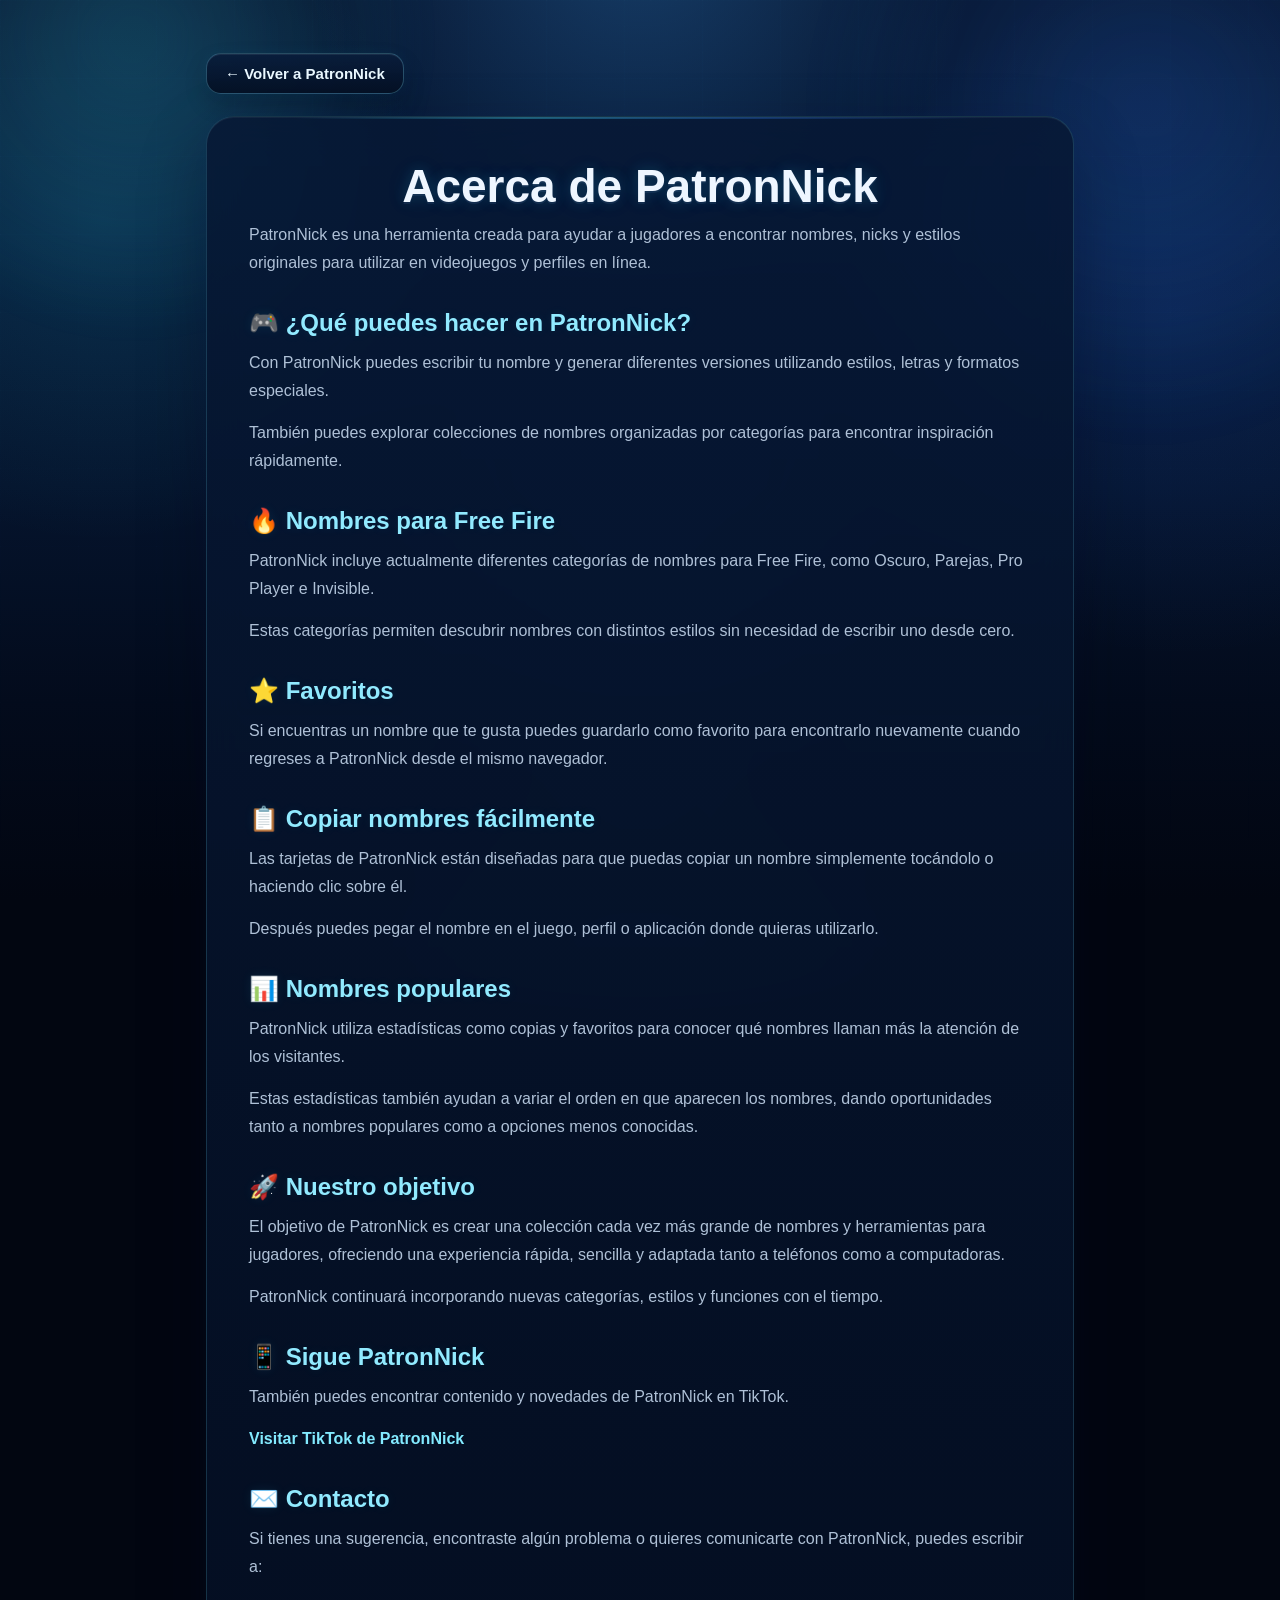
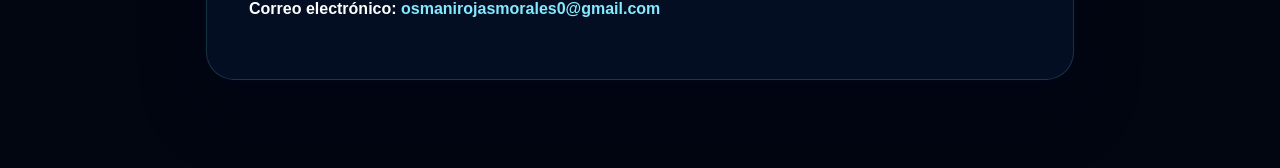
==== commit 8bb055ad: "Actualizo diseño de tarjetas" ====
--- a/acerca.html
+++ b/acerca.html
@@ -16,7 +16,12 @@
         content="Conoce PatronNick, un generador de nombres, estilos y nicks para Free Fire y otros videojuegos."
     >
 
-    <link rel="stylesheet" href="css/style.css">
+        <!-- ICONO PATRONNICK -->
+    <link rel="icon" type="image/png" sizes="48x48" href="favicon-pn-48.png">
+    <link rel="icon" type="image/png" sizes="192x192" href="favicon-pn.png">
+    <link rel="apple-touch-icon" sizes="180x180" href="apple-touch-icon.png">
+
+    <link rel="stylesheet" href="css/style.min.css">
 </head>
 
 <body>
--- a/css/style.min.css
+++ b/css/style.min.css
@@ -0,0 +1,3339 @@
+*{
+  margin:0;
+  padding:0;
+  box-sizing:border-box;
+}:root{
+  --bg-start:#2563eb;
+  --bg-mid:#0f172a;
+  --bg-end:#020617;
+  --panel:rgba(20,30,48,.8);
+  --border:#35527b;
+  --border-hover:#38bdf8;
+  --text:#ffffff;
+  --muted:#cbd5e1;
+  --blue1:#0ea5e9;
+  --blue2:#2563eb;
+  --blueGlow:#38bdf8;
+  --amber1:#f59e0b;
+  --amberGlow:#fbbf24;
+  --red1:#ef4444;
+  --red2:#b91c1c;
+}body{
+  font-family:Arial,Helvetica,sans-serif;
+  color:var(--text);
+  min-height:100vh;
+  display:flex;
+  justify-content:center;
+  align-items:flex-start;
+  padding:28px 16px;
+  background:radial-gradient(circle at top,var(--bg-start) 0%,var(--bg-mid) 40%,var(--bg-end) 100%);
+}body::before{
+  content:"";
+  position:fixed;
+  inset:0;
+  background:radial-gradient(circle,#38bdf822 2px,transparent 2px);
+  background-size:80px 80px;
+  opacity:.18;
+  pointer-events:none;
+}.app{
+  width:100%;
+  max-width:900px;
+  display:flex;
+  flex-direction:column;
+  align-items:center;
+  gap:18px;
+  position:relative;
+  z-index:1;
+}.hero{
+  width:100%;
+  text-align:center;
+  padding-top:8px;
+  position:relative;
+}.tiktok-btn{
+  position:absolute;
+  left:10px;
+  top:8px;
+
+  width:58px;
+  height:58px;
+
+  display:flex;
+  align-items:center;
+  justify-content:center;
+
+  border-radius:50%;
+
+  background:rgba(15,23,42,.72);
+  border:2px solid rgba(255,255,255,.45);
+
+  box-shadow:
+    0 0 12px rgba(0,242,234,.35),
+    0 0 18px rgba(255,0,80,.25);
+
+  transition:.25s;
+
+  text-decoration:none;
+}.tiktok-btn svg{
+  width:30px;
+  height:30px;
+  fill:#fff;
+
+  filter:
+    drop-shadow(3px 0 0 #00f2ea)
+    drop-shadow(-3px 0 0 #ff0050);
+}.tiktok-btn:hover{
+  transform:scale(1.08);
+  border-color:#fff;
+
+  box-shadow:
+    0 0 18px rgba(0,242,234,.65),
+    0 0 25px rgba(255,0,80,.45);
+}.tiktok-btn:active{
+  transform:scale(.94);
+}.tiktok-btn{
+  position:absolute;
+  left:10px;
+  top:8px;
+
+  width:58px;
+  height:58px;
+
+  display:flex;
+  align-items:center;
+  justify-content:center;
+
+  border-radius:50%;
+
+  background:rgba(15,23,42,.72);
+  border:2px solid rgba(255,255,255,.45);
+
+  box-shadow:
+    0 0 12px rgba(0,242,234,.35),
+    0 0 18px rgba(255,0,80,.25);
+
+  transition:.25s;
+
+  text-decoration:none;
+}.tiktok-btn svg{
+  width:30px;
+  height:30px;
+  fill:#fff;
+
+  filter:
+    drop-shadow(3px 0 0 #00f2ea)
+    drop-shadow(-3px 0 0 #ff0050);
+}.tiktok-btn:hover{
+  transform:scale(1.08);
+  border-color:#fff;
+
+  box-shadow:
+    0 0 18px rgba(0,242,234,.65),
+    0 0 25px rgba(255,0,80,.45);
+}.tiktok-btn:active{
+  transform:scale(.94);
+}.logo{
+  font-size:clamp(2.8rem,8vw,4rem);
+  font-weight:900;
+  text-shadow:0 0 18px var(--blueGlow);
+  margin-bottom:10px;
+}.subtitle{
+  color:var(--muted);
+  line-height:1.5;
+}.top-bar{
+  width:100%;
+  display:none;
+  justify-content:flex-start;
+}.top-bar.show{
+  display:flex;
+}.top-btn,
+#btnInicio,
+.btn-top,
+.back-btn{
+  display:inline-flex;
+  align-items:center;
+  justify-content:center;
+  gap:8px;
+  background:var(--panel);
+  border:2px solid var(--border);
+  color:#fff;
+  padding:12px 22px;
+  border-radius:14px;
+  font-size:17px;
+  font-weight:700;
+  cursor:pointer;
+  transition:.25s;
+  box-shadow:0 0 15px rgba(56,189,248,.15);
+}.top-btn:hover,
+#btnInicio:hover,
+.btn-top:hover,
+.back-btn:hover{
+  border-color:#00d9ff;
+  box-shadow:0 0 18px #00d9ff66;
+  transform:translateY(-2px);
+}.favorites-zone{
+  width:100%;
+  max-width:820px;
+  display:flex;
+  flex-direction:column;
+  gap:16px;
+}#abrirFavoritos{
+  width:auto;
+  align-self:flex-end;
+  padding:10px 16px;
+  border-radius:30px;
+  font-size:15px;
+}#contadorFavoritos{
+  margin-left:6px;
+  font-size:15px;
+  opacity:.92;
+}.favorites-panel{
+  width:100%;
+  display:none;
+}.favorites-empty{
+  color:var(--muted);
+  text-align:center;
+  margin:0;
+  padding:24px 0;
+}.generator{
+  width:100%;
+  max-width:820px;
+}#inputNombre{
+  width:100%;
+  padding:18px;
+  border:none;
+  border-radius:16px;
+  outline:none;
+  font-size:18px;
+  margin-bottom:15px;
+}#btnGenerar{
+  width:100%;
+  padding:18px;
+  border:none;
+  border-radius:16px;
+  cursor:pointer;
+  color:#fff;
+  font-size:18px;
+  font-weight:700;
+  background:linear-gradient(90deg,var(--blue1),var(--blue2));
+  transition:.25s;
+}#btnGenerar:hover{
+  transform:translateY(-2px);
+  box-shadow:0 0 20px var(--blueGlow);
+}#resultados{
+  width:100%;
+  margin-top:30px;
+  display:grid;
+  gap:0px;
+}.resultado{
+  position:relative;
+  background:#162033;
+  border:1px solid #27486f;
+  border-radius:16px;
+  padding:16px;
+  min-height:126px;
+  opacity:0;
+  transform:translateY(12px) scale(.98);
+  animation:aparecer .25s ease forwards;
+  overflow:hidden;
+}.resultado-fuente{
+  padding-right:120px;
+  font-weight:700;
+  margin-bottom:10px;
+  font-size:15px;
+}.resultado-texto{
+  font-size:22px;
+  font-weight:700;
+  margin-bottom:14px;
+  word-break:break-word;
+  white-space:pre-wrap;
+}.resultado .acciones-card{
+  display:flex;
+  justify-content:flex-start;
+  gap:10px;
+  margin-top:14px;
+  flex-wrap:wrap;
+}.resultado .btnFavorito{
+  position:absolute;
+  top:12px;
+  right:12px;
+  width:auto;
+  flex:none;
+  padding:8px 12px;
+  border-radius:10px;
+  font-size:13px;
+  font-weight:700;
+  background:rgba(245,158,11,.16);
+  border:1px solid var(--amber1);
+  color:var(--amberGlow);
+  cursor:pointer;
+  transition:.25s;
+}.resultado .btnFavorito:hover{
+  background:rgba(245,158,11,.3);
+  border-color:var(--amberGlow);
+  transform:translateY(-2px);
+  box-shadow:0 0 15px rgba(245,158,11,.35);
+}.resultado .btnCopiar{
+  min-width:130px;
+  width:auto;
+  flex:none;
+}.btnFavorito,
+.btnCopiar,
+.copyFav,
+.deleteFav,
+.copyInvisible,
+.favoriteInvisible{
+  border:none;
+  color:#fff;
+  font-weight:700;
+  cursor:pointer;
+  transition:.22s ease;
+  display:inline-flex;
+  align-items:center;
+  justify-content:center;
+  gap:7px;
+  user-select:none;
+}.btnCopiar,
+.copyFav,
+.copyInvisible{
+  background:linear-gradient(135deg,var(--blue1),var(--blue2));
+  border:1px solid #38bdf8;
+  box-shadow:0 4px 12px rgba(14,165,233,.18);
+}.btnCopiar:hover,
+.copyFav:hover,
+.copyInvisible:hover{
+  transform:translateY(-2px);
+  background:linear-gradient(135deg,#38bdf8,var(--blue2));
+  border-color:#7dd3fc;
+  box-shadow:0 6px 18px rgba(56,189,248,.24);
+}.btnCopiar:active,
+.copyFav:active,
+.copyInvisible:active{
+  transform:translateY(0) scale(.98);
+}.deleteFav{
+  background:linear-gradient(135deg,var(--red1),var(--red2));
+  box-shadow:0 4px 12px rgba(239,68,68,.15);
+}.deleteFav:hover{
+  transform:translateY(-2px);
+  background:linear-gradient(135deg,#f87171,#dc2626);
+  box-shadow:0 6px 18px rgba(239,68,68,.3);
+}.deleteFav:active{
+  transform:translateY(0) scale(.98);
+}.categorias{
+  width:100%;
+  max-width:820px;
+  font-size:28px;
+  font-weight:700;
+  text-shadow:0 0 12px var(--blueGlow);
+  margin-top:6px;
+  text-align:center;
+}.games{
+  width:100%;
+  max-width:820px;
+  display:grid;
+  grid-template-columns:repeat(2,1fr);
+  gap:18px;
+}.game-card{
+  background:rgba(20,30,48,.75);
+  border:2px solid var(--border);
+  border-radius:20px;
+  padding:22px;
+  display:flex;
+  flex-direction:column;
+  align-items:center;
+  gap:10px;
+  color:#fff;
+  cursor:pointer;
+  transition:.25s;
+  backdrop-filter:blur(12px);
+}.game-card:hover,
+.modo-card:hover{
+  transform:translateY(-6px);
+  border-color:#00e5ff;
+  box-shadow:0 0 25px #00e5ff55;
+}.game-card.active{
+  border-color:#00ffff;
+  box-shadow:0 0 25px #00ffff88;
+}.game-card span{
+  font-size:18px;
+  font-weight:700;
+}#contenido{
+  width:100%;
+  max-width:820px;
+}.pantallaJuego{
+  width:100%;
+}.tituloJuego{
+  text-align:center;
+  font-size:clamp(28px,6vw,36px);
+  margin:24px 0 30px;
+  text-shadow:0 0 15px var(--blueGlow);
+}.menu-juego{
+  display:grid;
+  grid-template-columns:repeat(2,1fr);
+  gap:20px;
+}.modo-card{
+  background:rgba(20,30,48,.75);
+  border:2px solid var(--border);
+  border-radius:20px;
+  padding:25px;
+  text-align:center;
+  transition:.25s;
+}.modo-card h3{
+  font-size:25px;
+  margin-bottom:12px;
+}.modo-card p{
+  color:var(--muted);
+  margin-bottom:20px;
+  line-height:1.4;
+}.modo-card button{
+  width:100%;
+  padding:14px;
+  border:none;
+  border-radius:14px;
+  background:linear-gradient(90deg,var(--blue1),var(--blue2));
+  color:#fff;
+  font-size:17px;
+  font-weight:700;
+  cursor:pointer;
+  transition:.25s;
+}.modo-card button:hover{
+  transform:scale(1.03);
+  box-shadow:0 0 18px var(--blueGlow);
+}.cantidad-nombres{
+  display:block;
+  margin-bottom:14px;
+  color:var(--blueGlow);
+  font-size:16px;
+  font-weight:700;
+}.listaInvisible{
+  display:flex;
+  flex-direction:column;
+  align-items:center;
+  gap:14px;
+  margin-top:20px;
+}#contenido .tarjetaCategoria{
+  width:min(100%,760px);
+  margin:0 auto;
+  padding:14px 16px 12px;
+  min-height:88px;
+  display:grid;
+  grid-template-columns:1fr auto;
+  grid-template-rows:auto auto;
+  grid-template-areas:
+    "name favorite"
+    "stats copy";
+  gap:8px 12px;
+  align-items:start;
+  background:var(--panel);
+  border:1px solid var(--border);
+  border-radius:20px;
+  position:relative;
+  transition:transform .25s ease, border-color .25s ease, box-shadow .25s ease;
+}#contenido .tarjetaCategoria:hover{
+  border-color:var(--border-hover);
+  transform:translateY(-2px);
+  box-shadow:0 0 18px rgba(56,189,248,.25);
+}#contenido .tarjetaCategoriaHeader{
+  grid-area:name;
+  display:flex;
+  align-items:flex-start;
+  justify-content:space-between;
+  gap:12px;
+  min-width:0;
+}#contenido .nombreCategoria{
+  display:block;
+  font-size:20px;
+  line-height:1.25;
+  font-weight:700;
+  white-space:pre-wrap;
+  word-break:break-word;
+}#contenido .tarjetaCategoriaFooter{
+  grid-area:stats;
+  display:flex;
+  align-items:center;
+  justify-content:space-between;
+  gap:12px;
+  margin-top:12px;
+}#contenido .estadisticasNombre{
+  display:flex;
+  align-items:center;
+  gap:12px;
+  flex-wrap:wrap;
+  min-height:22px;
+  color:var(--muted);
+  font-size:14px;
+  font-weight:600;
+}#contenido .copiasNombre,
+#contenido .favoritosNombre{
+  display:inline-flex !important;
+  align-items:center;
+  gap:4px;
+  white-space:nowrap !important;
+  font-size:13px !important;
+  font-weight:600 !important;
+}#contenido .favoriteInvisible:hover{
+  transform:translateY(-2px);
+  background:rgba(245,158,11,.25);
+  border-color:var(--amberGlow);
+  box-shadow:0 5px 16px rgba(245,158,11,.25);
+}#contenido .copyInvisible{
+  grid-area:copy;
+  justify-self:end;
+  align-self:end;
+  width:auto;
+  min-width:116px;
+  padding:8px 12px;
+  border-radius:10px;
+  font-size:13px;
+}#contenido .itemActions{
+  display:contents;
+}#panelFavoritos .itemInvisible{
+  width:min(100%,760px);
+  margin:0 auto;
+  min-height:66px;
+  padding:14px 16px;
+  display:flex;
+  align-items:center;
+  justify-content:space-between;
+  gap:12px;
+  background:var(--panel);
+  border:2px solid var(--border);
+  border-radius:18px;
+  transition:transform .25s ease, border-color .25s ease, box-shadow .25s ease;
+}#panelFavoritos .itemInvisible:hover{
+  border-color:var(--border-hover);
+  transform:translateY(-2px);
+  box-shadow:0 0 18px rgba(56,189,248,.25);
+}#panelFavoritos .itemInvisible span{
+  font-size:18px;
+  font-weight:700;
+  word-break:break-word;
+  white-space:pre-wrap;
+}#panelFavoritos .itemActions{
+  display:flex;
+  align-items:center;
+  justify-content:flex-end;
+  gap:10px;
+  flex-wrap:wrap;
+}#panelFavoritos .copyFav,
+#panelFavoritos .deleteFav{
+  min-width:112px;
+  min-height:40px;
+  padding:9px 14px;
+  border-radius:12px;
+  font-size:14px;
+}@keyframes aparecer{
+  to{
+    opacity:1;
+    transform:translateY(0) scale(1);
+  }
+}@media (max-width:700px){
+  .games,
+  .menu-juego{
+    grid-template-columns:1fr;
+  }
+
+  #abrirFavoritos{
+    align-self:stretch;
+    width:100%;
+    text-align:center;
+  }
+
+  #contenido .tarjetaCategoria{
+    width:96%;
+    min-height:84px;
+    padding:12px 12px 11px;
+    gap:8px 10px;
+  }
+
+  #contenido .nombreCategoria{
+    font-size:17px;
+  }
+
+  #contenido .estadisticasNombre{
+    gap:10px;
+    font-size:13px;
+  }
+
+  #contenido .favoriteInvisible{
+    padding:6px 9px;
+    font-size:11px;
+  }
+
+  #contenido .copyInvisible{
+    min-width:96px;
+    padding:7px 10px;
+    font-size:12px;
+  }
+
+  #panelFavoritos .itemInvisible{
+    width:96%;
+    padding:13px 14px;
+  }
+
+  #panelFavoritos .itemInvisible span{
+    font-size:17px;
+  }
+
+  #panelFavoritos .copyFav,
+  #panelFavoritos .deleteFav{
+    min-width:96px;
+    padding:8px 11px;
+    font-size:13px;
+  }
+
+  .resultado{
+    min-height:120px;
+  }
+
+  .resultado-fuente{
+    padding-right:104px;
+    font-size:14px;
+  }
+
+  .resultado-texto{
+    font-size:20px;
+  }
+
+  .resultado .btnFavorito{
+    top:10px;
+    right:10px;
+    padding:7px 10px;
+    font-size:12px;
+  }
+
+  .resultado .btnCopiar{
+    min-width:108px;
+  }
+}@media (max-width:700px){
+
+  .tiktok-btn{
+    width:48px;
+    height:48px;
+    left:4px;
+    top:4px;
+  }
+
+  .tiktok-btn svg{
+    width:25px;
+    height:25px;
+  }
+
+}#resultados .resultado{
+    width:min(100%,640px) !important;
+    margin:0 auto !important;
+    position:relative !important;
+
+    min-height:112px !important;
+    padding:12px 14px 54px 14px !important;
+
+    overflow:visible !important;
+    box-sizing:border-box !important;
+}#resultados .acciones-card{
+    position:absolute !important;
+    top:12px !important;
+    right:12px !important;
+
+    display:flex !important;
+    flex-direction:row !important;
+    align-items:center !important;
+    justify-content:flex-end !important;
+    gap:8px !important;
+    flex-wrap:wrap !important;
+    margin:0 !important;
+}#resultados .btnFavorito,
+#resultados .btnCopiar{
+    position:static !important;
+    width:auto !important;
+    min-width:110px !important;
+}#resultados .btnFavorito{
+    top:auto !important;
+    right:auto !important;
+}#resultados .btnFavorito,
+#resultados .btnCopiar{
+    width:110px !important;
+    min-width:110px !important;
+    flex:none !important;
+
+    padding:7px 10px !important;
+    font-size:13px !important;
+    border-radius:10px !important;
+}#contenido .listaInvisible{
+    width:min(100%,640px) !important;
+    margin:20px auto 0 !important;
+
+    display:flex !important;
+    flex-direction:column !important;
+    gap:10px !important;
+    align-items:stretch !important;
+}#contenido .itemInvisible{
+    width:100% !important;
+    min-height:92px !important;
+    padding:12px 14px 52px 14px !important;
+
+    position:relative !important;
+    display:block !important;
+    box-sizing:border-box !important;
+}#contenido .nombreYStats{
+    width:100% !important;
+    min-width:0 !important;
+}#contenido .nombreYStats > span{
+    display:block !important;
+    font-size:18px !important;
+    font-weight:700 !important;
+    line-height:1.25 !important;
+    margin:0 0 8px 0 !important;
+    white-space:pre-wrap !important;
+    word-break:break-word !important;
+}#contenido .estadisticasNombre{
+    display:flex !important;
+    align-items:center !important;
+    gap:10px !important;
+    font-size:13px !important;
+    font-weight:700 !important;
+    color:#cbd5e1 !important;
+}#contenido .itemActions{
+    display:block !important;
+    width:0 !important;
+    height:0 !important;
+    overflow:visible !important;
+}#contenido .favoriteInvisible{
+    position:absolute !important;
+    top:12px !important;
+    right:12px !important;
+
+    width:110px !important;
+    min-width:110px !important;
+    padding:6px 10px !important;
+
+    display:inline-flex !important;
+    align-items:center !important;
+    justify-content:center !important;
+
+    font-size:12px !important;
+    border-radius:10px !important;
+    z-index:10 !important;
+}#contenido .copyInvisible{
+    position:absolute !important;
+    right:12px !important;
+    bottom:12px !important;
+
+    width:110px !important;
+    min-width:110px !important;
+    padding:8px 12px !important;
+
+    display:inline-flex !important;
+    align-items:center !important;
+    justify-content:center !important;
+
+    font-size:13px !important;
+    border-radius:10px !important;
+    z-index:10 !important;
+}@media (max-width:700px){
+    #resultados .resultado,
+    #contenido .itemInvisible{
+        width:96% !important;
+        min-height:0 !important;
+    }
+
+    #resultados .resultado{
+        padding:12px 12px 54px 12px !important;
+    }
+
+    #resultados .resultado-fuente{
+        padding-right:118px !important;
+    }
+
+    #resultados .resultado-texto{
+        padding-right:118px !important;
+        font-size:18px !important;
+    }
+
+    #resultados .btnFavorito,
+    #resultados .btnCopiar,
+    #contenido .favoriteInvisible,
+    #contenido .copyInvisible{
+        width:96px !important;
+        min-width:96px !important;
+    }
+
+    #contenido .itemInvisible{
+        padding:11px 12px 50px 12px !important;
+    }
+
+    #contenido .nombreYStats > span{
+        font-size:17px !important;
+    }
+}.resultado,
+#contenido .tarjetaCategoria {
+  width: min(100%, 640px) !important;
+  margin: 0 auto !important;
+  position: relative !important;
+  overflow: hidden !important;
+  min-height: 92px !important;
+  padding: 16px 16px 14px 16px !important;
+  border-width: 2px !important;
+  border-style: solid !important;
+  border-radius: 18px !important;
+  background: rgba(20,30,48,.82) !important;
+  cursor: pointer !important;
+}.resultado:hover,
+#contenido .tarjetaCategoria:hover {
+  transform: translateY(-2px) !important;
+}.resultado {
+  padding-top: 14px !important;
+  padding-bottom: 16px !important;
+}.resultado-fuente {
+  position: absolute !important;
+  top: 10px !important;
+  left: 14px !important;
+  right: 140px !important;
+  font-size: 14px !important;
+  font-weight: 700 !important;
+  white-space: nowrap !important;
+  overflow: hidden !important;
+  text-overflow: ellipsis !important;
+  margin: 0 !important;
+  z-index: 2 !important;
+}.resultado-texto,
+#contenido .nombreCategoria {
+  position: absolute !important;
+  left: 16px !important;
+  right: 16px !important;
+  top: 50% !important;
+  transform: translateY(-50%) !important;
+  margin: 0 !important;
+  text-align: center !important;
+  font-size: clamp(22px, 4.5vw, 28px) !important;
+  font-weight: 800 !important;
+  line-height: 1.1 !important;
+  white-space: pre-wrap !important;
+  word-break: break-word !important;
+  z-index: 1 !important;
+}#contenido .nombreCategoria {
+  top: 50% !important;
+}.resultado .btnFavorito,
+#contenido .favoriteInvisible {
+  position: absolute !important;
+  top: 10px !important;
+  right: 12px !important;
+  width: auto !important;
+  min-width: 106px !important;
+  padding: 7px 10px !important;
+  border-radius: 999px !important;
+  font-size: 12px !important;
+  z-index: 3 !important;
+}.resultado-stats,
+#contenido .estadisticasNombre {
+  position: absolute !important;
+  left: 14px !important;
+  right: 14px !important;
+  bottom: 8px !important;
+  margin: 0 !important;
+  display: flex !important;
+  align-items: center !important;
+  justify-content: space-between !important;
+  gap: 12px !important;
+  z-index: 2 !important;
+}.resultado-stats .copiasNombre,
+.resultado-stats .favoritosNombre,
+#contenido .copiasNombre,
+#contenido .favoritosNombre {
+  font-size: 13px !important;
+  font-weight: 700 !important;
+}.tarjetaCopiable {
+  user-select: none !important;
+}.copiadoOverlay {
+  position: absolute !important;
+  inset: 0 !important;
+  display: flex !important;
+  align-items: center !important;
+  justify-content: center !important;
+  text-align: center !important;
+  font-size: clamp(2rem, 7vw, 3.35rem) !important;
+  font-weight: 900 !important;
+  letter-spacing: .18em !important;
+  text-transform: uppercase !important;
+  color: #e0f2fe !important;
+  text-shadow: 0 0 16px rgba(255,255,255,.9), 0 0 28px rgba(56,189,248,.95) !important;
+  background: radial-gradient(circle at center, rgba(56,189,248,.18), transparent 62%) !important;
+  opacity: 0 !important;
+  transform: scale(.82) !important;
+  pointer-events: none !important;
+  z-index: 4 !important;
+}.resultado.copiado .copiadoOverlay,
+#contenido .tarjetaCategoria.copiado .copiadoOverlay {
+  animation: copiadoEntrada 1.05s ease-out forwards !important;
+}.resultado.copiado,
+#contenido .tarjetaCategoria.copiado {
+  box-shadow: 0 0 22px rgba(56,189,248,.35) !important;
+}@keyframes copiadoEntrada {
+  0% {
+    opacity: 0;
+    transform: scale(.75);
+  }
+  18% {
+    opacity: 1;
+    transform: scale(1.03);
+  }
+  70% {
+    opacity: 1;
+    transform: scale(1);
+  }
+  100% {
+    opacity: 0;
+    transform: scale(1.06);
+  }
+}@media (max-width:700px) {
+  .resultado,
+  #contenido .tarjetaCategoria {
+    width: 96% !important;
+    min-height: 86px !important;
+    padding: 14px 12px 12px 12px !important;
+  }
+
+  .resultado-fuente {
+    right: 116px !important;
+    font-size: 12px !important;
+  }
+
+  .resultado-texto,
+  #contenido .nombreCategoria {
+    font-size: clamp(18px, 5vw, 24px) !important;
+  }
+
+  .resultado .btnFavorito,
+  #contenido .favoriteInvisible {
+    min-width: 94px !important;
+    padding: 6px 9px !important;
+    font-size: 11px !important;
+  }
+
+  .resultado-stats,
+  #contenido .estadisticasNombre {
+    left: 12px !important;
+    right: 12px !important;
+    bottom: 7px !important;
+  }
+
+  .copiadoOverlay {
+    font-size: clamp(1.7rem, 9vw, 2.6rem) !important;
+    letter-spacing: .14em !important;
+  }
+}#resultados{
+  gap:12px !important;
+}#resultados .resultado{
+  width:min(100%,640px) !important;
+  min-height:0 !important;
+  padding:14px 16px !important;
+  margin:0 auto !important;
+  overflow:hidden !important;
+
+  display:grid !important;
+  grid-template-columns:minmax(0,1fr) auto !important;
+  grid-template-areas:
+    "source favorite"
+    "name name"
+    "stats stats" !important;
+  grid-template-rows:auto auto auto !important;
+  align-items:center !important;
+  column-gap:12px !important;
+  row-gap:10px !important;
+}#resultados .resultado-fuente{
+  grid-area:source !important;
+  position:static !important;
+  inset:auto !important;
+  min-width:0 !important;
+  padding:0 !important;
+  margin:0 !important;
+  overflow:hidden !important;
+  text-overflow:ellipsis !important;
+  white-space:nowrap !important;
+  line-height:1.3 !important;
+}#resultados .resultado .btnFavorito{
+  grid-area:favorite !important;
+  position:static !important;
+  inset:auto !important;
+  justify-self:end !important;
+  align-self:start !important;
+  width:auto !important;
+  min-width:106px !important;
+  max-width:100% !important;
+  margin:0 !important;
+  white-space:nowrap !important;
+}#resultados .resultado-texto{
+  grid-area:name !important;
+  position:static !important;
+  inset:auto !important;
+  transform:none !important;
+  width:100% !important;
+  min-width:0 !important;
+  min-height:44px !important;
+  padding:5px 2px !important;
+  margin:0 !important;
+  display:flex !important;
+  align-items:center !important;
+  justify-content:center !important;
+  text-align:center !important;
+  line-height:1.22 !important;
+  white-space:pre-wrap !important;
+  overflow-wrap:anywhere !important;
+  word-break:normal !important;
+}#resultados .resultado-stats{
+  grid-area:stats !important;
+  position:static !important;
+  inset:auto !important;
+  width:100% !important;
+  margin:0 !important;
+  display:flex !important;
+  align-items:center !important;
+  justify-content:space-between !important;
+  gap:12px !important;
+}#contenido .tarjetaCategoria{
+  width:min(100%,640px) !important;
+  min-height:0 !important;
+  padding:14px 16px !important;
+  margin:0 auto !important;
+  overflow:hidden !important;
+
+  display:grid !important;
+  grid-template-columns:minmax(0,1fr) auto !important;
+  grid-template-areas:
+    "name favorite"
+    "stats stats" !important;
+  grid-template-rows:auto auto !important;
+  align-items:center !important;
+  column-gap:12px !important;
+  row-gap:12px !important;
+}#contenido .nombreCategoria{
+  grid-area:name !important;
+  position:static !important;
+  inset:auto !important;
+  transform:none !important;
+  width:100% !important;
+  min-width:0 !important;
+  padding:4px 0 !important;
+  margin:0 !important;
+  text-align:left !important;
+  line-height:1.25 !important;
+  white-space:pre-wrap !important;
+  overflow-wrap:anywhere !important;
+  word-break:normal !important;
+}#contenido .favoriteInvisible{
+  grid-area:favorite !important;
+  position:static !important;
+  inset:auto !important;
+  justify-self:end !important;
+  align-self:start !important;
+  width:auto !important;
+  min-width:106px !important;
+  max-width:100% !important;
+  margin:0 !important;
+  white-space:nowrap !important;
+}#contenido .estadisticasNombre{
+  grid-area:stats !important;
+  position:static !important;
+  inset:auto !important;
+  width:100% !important;
+  margin:0 !important;
+  display:flex !important;
+  align-items:center !important;
+  justify-content:space-between !important;
+  gap:12px !important;
+}.resultado .copiadoOverlay,
+#contenido .tarjetaCategoria .copiadoOverlay{
+  position:absolute !important;
+  inset:0 !important;
+}@media (max-width:700px){
+  #resultados .resultado,
+  #contenido .tarjetaCategoria{
+    width:100% !important;
+    padding:12px !important;
+    column-gap:9px !important;
+    row-gap:9px !important;
+  }
+
+  #resultados .resultado-texto{
+    min-height:40px !important;
+    font-size:clamp(18px,5vw,23px) !important;
+  }
+
+  #contenido .nombreCategoria{
+    font-size:17px !important;
+  }
+
+  #resultados .resultado .btnFavorito,
+  #contenido .favoriteInvisible{
+    min-width:94px !important;
+    padding:6px 9px !important;
+    font-size:11px !important;
+  }
+}@media (max-width:420px){
+  #resultados .resultado{
+    grid-template-columns:1fr !important;
+    grid-template-areas:
+      "source"
+      "name"
+      "favorite"
+      "stats" !important;
+  }
+
+  #contenido .tarjetaCategoria{
+    grid-template-columns:1fr !important;
+    grid-template-areas:
+      "name"
+      "favorite"
+      "stats" !important;
+  }
+
+  #resultados .resultado .btnFavorito,
+  #contenido .favoriteInvisible{
+    justify-self:stretch !important;
+    width:100% !important;
+  }
+}#resultados{
+  gap: 12px !important;
+}#resultados .resultado,
+#contenido .tarjetaCategoria{
+  width:min(100%, 760px) !important;
+  margin:0 auto !important;
+  min-height:96px !important;
+  padding:14px 16px !important;
+  border-radius:18px !important;
+  border:2px solid var(--border-hover) !important;
+  background:linear-gradient(180deg, rgba(14,32,67,.92), rgba(10,28,60,.94)) !important;
+  box-shadow:0 0 0 1px rgba(255,255,255,.06) inset, 0 10px 28px rgba(3,10,26,.24) !important;
+  overflow:hidden !important;
+  position:relative !important;
+  cursor:pointer !important;
+  transition:transform .18s ease, box-shadow .18s ease, border-color .18s ease !important;
+}#resultados .resultado:hover,
+#contenido .tarjetaCategoria:hover{
+  transform:translateY(-2px) !important;
+  box-shadow:0 0 0 1px rgba(255,255,255,.08) inset, 0 14px 28px rgba(4,14,36,.32), 0 0 18px rgba(56,189,248,.16) !important;
+}#resultados .resultado{
+  display:grid !important;
+  grid-template-columns:minmax(0,1fr) auto !important;
+  grid-template-rows:auto auto auto !important;
+  grid-template-areas:
+    "source favorite"
+    "name favorite"
+    "stats stats" !important;
+  align-items:center !important;
+  row-gap:10px !important;
+  column-gap:14px !important;
+}#resultados .resultado-fuente{
+  grid-area:source !important;
+  position:static !important;
+  inset:auto !important;
+  margin:0 !important;
+  padding:0 !important;
+  min-width:0 !important;
+  font-size:14px !important;
+  line-height:1.2 !important;
+  white-space:nowrap !important;
+  overflow:hidden !important;
+  text-overflow:ellipsis !important;
+}#resultados .resultado-texto{
+  grid-area:name !important;
+  position:static !important;
+  inset:auto !important;
+  transform:none !important;
+  width:100% !important;
+  min-width:0 !important;
+  min-height:34px !important;
+  padding:0 !important;
+  margin:0 !important;
+  display:flex !important;
+  align-items:center !important;
+  justify-content:center !important;
+  text-align:center !important;
+  font-size:clamp(25px, 4.6vw, 34px) !important;
+  font-weight:900 !important;
+  line-height:1.05 !important;
+  white-space:pre-wrap !important;
+  overflow-wrap:anywhere !important;
+  word-break:break-word !important;
+  text-shadow:0 2px 8px rgba(0,0,0,.45) !important;
+}#resultados .resultado-stats,
+#contenido .estadisticasNombre{
+  position:static !important;
+  inset:auto !important;
+  margin:0 !important;
+  width:100% !important;
+  display:flex !important;
+  align-items:center !important;
+  justify-content:space-between !important;
+  gap:12px !important;
+  color:#ecf4ff !important;
+}#resultados .resultado-stats .copiasNombre,
+#resultados .resultado-stats .favoritosNombre,
+#contenido .copiasNombre,
+#contenido .favoritosNombre{
+  font-size:13px !important;
+  font-weight:700 !important;
+  opacity:.97 !important;
+}#contenido .listaInvisible{
+  width:min(100%, 760px) !important;
+  margin:0 auto !important;
+  gap:12px !important;
+}#contenido .tarjetaCategoria{
+  display:grid !important;
+  grid-template-columns:minmax(0,1fr) auto !important;
+  grid-template-rows:auto auto !important;
+  grid-template-areas:
+    "name favorite"
+    "stats stats" !important;
+  align-items:center !important;
+  row-gap:12px !important;
+  column-gap:14px !important;
+}#contenido .nombreCategoria{
+  grid-area:name !important;
+  position:static !important;
+  inset:auto !important;
+  transform:none !important;
+  width:100% !important;
+  min-width:0 !important;
+  margin:0 !important;
+  padding:0 !important;
+  text-align:left !important;
+  font-size:clamp(26px, 4.4vw, 34px) !important;
+  font-weight:900 !important;
+  line-height:1.05 !important;
+  white-space:pre-wrap !important;
+  overflow-wrap:anywhere !important;
+  word-break:break-word !important;
+  text-shadow:0 2px 8px rgba(0,0,0,.45) !important;
+}#resultados .resultado .btnFavorito,
+#contenido .favoriteInvisible{
+  grid-area:favorite !important;
+  justify-self:end !important;
+  align-self:start !important;
+  position:static !important;
+  inset:auto !important;
+  width:auto !important;
+  min-width:128px !important;
+  max-width:100% !important;
+  padding:9px 14px !important;
+  border-radius:999px !important;
+  border:2px solid rgba(255,183,206,.92) !important;
+  background:linear-gradient(180deg, rgba(255,246,216,.92), rgba(255,231,166,.82)) !important;
+  color:#6d4600 !important;
+  font-size:14px !important;
+  font-weight:900 !important;
+  letter-spacing:.01em !important;
+  box-shadow:0 0 0 2px rgba(72,31,81,.18) inset, 0 6px 16px rgba(0,0,0,.16) !important;
+}#resultados .resultado .btnFavorito:hover,
+#contenido .favoriteInvisible:hover{
+  transform:translateY(-2px) scale(1.01) !important;
+  border-color:#ffd4e9 !important;
+  box-shadow:0 0 0 2px rgba(72,31,81,.2) inset, 0 10px 20px rgba(0,0,0,.2), 0 0 16px rgba(255,186,220,.24) !important;
+}#resultados .resultado .btnFavorito:active,
+#contenido .favoriteInvisible:active{
+  transform:translateY(0) scale(.985) !important;
+}.tarjetaCopiable{
+  user-select:none !important;
+}.copiadoOverlay{
+  position:absolute !important;
+  inset:0 !important;
+  display:flex !important;
+  align-items:center !important;
+  justify-content:center !important;
+  text-align:center !important;
+  font-size:clamp(2.6rem, 8vw, 4.4rem) !important;
+  font-weight:1000 !important;
+  line-height:1 !important;
+  letter-spacing:.08em !important;
+  text-transform:uppercase !important;
+  color:#f8fdff !important;
+  text-shadow:0 0 14px rgba(255,255,255,.92), 0 0 26px rgba(56,189,248,.9), 0 2px 10px rgba(0,0,0,.45) !important;
+  background:radial-gradient(circle at center, rgba(56,189,248,.32) 0%, rgba(56,189,248,.18) 28%, rgba(56,189,248,0) 66%) !important;
+  opacity:0 !important;
+  transform:scale(.82) !important;
+  pointer-events:none !important;
+  z-index:9 !important;
+}.tarjetaCopiable.copiado{
+  animation:tarjetaCopiadaPulso .78s ease !important;
+}.tarjetaCopiable.copiado .copiadoOverlay{
+  animation:overlayCopiado .9s ease-in-out forwards !important;
+}@keyframes tarjetaCopiadaPulso{
+  0%{ transform:scale(1); }
+  34%{ transform:scale(1.015); }
+  100%{ transform:scale(1); }
+}@keyframes overlayCopiado{
+  0%{ opacity:0; transform:scale(.75); }
+  18%{ opacity:1; transform:scale(1.02); }
+  68%{ opacity:1; transform:scale(1); }
+  100%{ opacity:0; transform:scale(1.08); }
+}@media (max-width:700px){
+  #resultados .resultado,
+  #contenido .tarjetaCategoria{
+    width:100% !important;
+    min-height:88px !important;
+    padding:12px !important;
+    column-gap:10px !important;
+    row-gap:10px !important;
+  }
+
+  #resultados .resultado-texto,
+  #contenido .nombreCategoria{
+    font-size:clamp(20px, 6vw, 28px) !important;
+  }
+
+  #resultados .resultado .btnFavorito,
+  #contenido .favoriteInvisible{
+    min-width:112px !important;
+    padding:8px 12px !important;
+    font-size:12px !important;
+  }
+
+  .copiadoOverlay{
+    font-size:clamp(2rem, 10vw, 3.25rem) !important;
+    letter-spacing:.05em !important;
+  }
+}@media (max-width:460px){
+  #resultados .resultado,
+  #contenido .tarjetaCategoria{
+    grid-template-columns:1fr !important;
+  }
+
+  #resultados .resultado{
+    grid-template-areas:
+      "source"
+      "name"
+      "favorite"
+      "stats" !important;
+  }
+
+  #contenido .tarjetaCategoria{
+    grid-template-areas:
+      "name"
+      "favorite"
+      "stats" !important;
+  }
+
+  #resultados .resultado .btnFavorito,
+  #contenido .favoriteInvisible{
+    justify-self:stretch !important;
+    width:100% !important;
+  }
+}#resultados .resultado{
+  width:min(100%, 740px) !important;
+  min-height:78px !important;
+  padding:10px 14px !important;
+  grid-template-columns:minmax(0,1fr) auto !important;
+  grid-template-areas:
+    "source favorite"
+    "name favorite"
+    "stats stats" !important;
+  row-gap:6px !important;
+  column-gap:12px !important;
+}#resultados .resultado-fuente{
+  font-size:12px !important;
+  line-height:1.1 !important;
+}#resultados .resultado-texto{
+  min-height:0 !important;
+  font-size:clamp(18px, 3vw, 24px) !important;
+  line-height:1 !important;
+  padding:0 !important;
+}#resultados .resultado-stats{
+  margin-top:1px !important;
+}#resultados .resultado-stats .copiasNombre,
+#resultados .resultado-stats .favoritosNombre{
+  font-size:12px !important;
+}#resultados .resultado .btnFavorito,
+#contenido .favoriteInvisible{
+  position:relative !important;
+  overflow:hidden !important;
+  isolation:isolate !important;
+  min-width:138px !important;
+  padding:9px 16px !important;
+  border:1px solid rgba(255,255,255,.42) !important;
+  background:
+    linear-gradient(180deg, rgba(255,252,240,.98) 0%, rgba(255,233,156,.96) 55%, rgba(255,209,105,.92) 100%) !important;
+  color:#6c4300 !important;
+  box-shadow:
+    inset 0 1px 0 rgba(255,255,255,.95),
+    inset 0 -2px 6px rgba(194,116,0,.18),
+    0 8px 18px rgba(8,14,30,.22),
+    0 0 0 2px rgba(255, 205, 95, .18) !important;
+  text-shadow:0 1px 0 rgba(255,255,255,.65) !important;
+}#resultados .resultado .btnFavorito::before,
+#contenido .favoriteInvisible::before{
+  content:"";
+  position:absolute;
+  top:-55%;
+  left:-35%;
+  width:44%;
+  height:210%;
+  transform:rotate(24deg);
+  background:linear-gradient(90deg, rgba(255,255,255,0) 0%, rgba(255,255,255,.18) 38%, rgba(255,255,255,.88) 50%, rgba(255,255,255,.15) 62%, rgba(255,255,255,0) 100%);
+  opacity:.85;
+  z-index:-1;
+  transition:transform .55s ease, left .55s ease, opacity .25s ease;
+}#resultados .resultado .btnFavorito::after,
+#contenido .favoriteInvisible::after{
+  content:"";
+  position:absolute;
+  inset:2px;
+  border-radius:999px;
+  background:linear-gradient(180deg, rgba(255,255,255,.16), rgba(255,255,255,0));
+  pointer-events:none;
+  z-index:-1;
+}#resultados .resultado .btnFavorito:hover,
+#contenido .favoriteInvisible:hover{
+  transform:translateY(-2px) scale(1.02) !important;
+  box-shadow:
+    inset 0 1px 0 rgba(255,255,255,.98),
+    inset 0 -2px 6px rgba(194,116,0,.22),
+    0 12px 24px rgba(8,14,30,.24),
+    0 0 18px rgba(255,221,118,.45),
+    0 0 0 2px rgba(255, 206, 99, .22) !important;
+}#resultados .resultado .btnFavorito:hover::before,
+#contenido .favoriteInvisible:hover::before,
+#resultados .resultado .btnFavorito.fav-clicked::before,
+#contenido .favoriteInvisible.fav-clicked::before{
+  left:112%;
+}#resultados .resultado .btnFavorito:active,
+#contenido .favoriteInvisible:active{
+  transform:translateY(0) scale(.98) !important;
+}#resultados .resultado .btnFavorito.favorito-activo,
+#contenido .favoriteInvisible.favorito-activo{
+  color:#8a1f3d !important;
+  background:
+    linear-gradient(180deg, rgba(255,248,251,.98) 0%, rgba(255,219,232,.96) 52%, rgba(255,181,204,.92) 100%) !important;
+  border-color:rgba(255,225,236,.88) !important;
+  box-shadow:
+    inset 0 1px 0 rgba(255,255,255,.98),
+    inset 0 -2px 7px rgba(179,48,105,.18),
+    0 10px 22px rgba(8,14,30,.22),
+    0 0 22px rgba(255,134,186,.36),
+    0 0 0 2px rgba(255,167,202,.18) !important;
+}#resultados .resultado .btnFavorito.fav-clicked,
+#contenido .favoriteInvisible.fav-clicked{
+  animation:favTapPulse .5s ease !important;
+}@keyframes favTapPulse{
+  0%{ transform:scale(1); }
+  35%{ transform:scale(1.08); }
+  70%{ transform:scale(.97); }
+  100%{ transform:scale(1); }
+}@media (max-width:700px){
+  #resultados .resultado{
+    min-height:74px !important;
+    padding:9px 11px !important;
+    row-gap:5px !important;
+  }
+
+  #resultados .resultado-texto{
+    font-size:clamp(17px, 4.6vw, 22px) !important;
+  }
+
+  #resultados .resultado .btnFavorito,
+  #contenido .favoriteInvisible{
+    min-width:124px !important;
+    padding:8px 13px !important;
+    font-size:12px !important;
+  }
+}#resultados .resultado,
+#contenido .tarjetaCategoria,
+#resultados .resultado.copiado,
+#contenido .tarjetaCategoria.copiado{
+  opacity:1 !important;
+  visibility:visible !important;
+}#resultados .resultado.copiado,
+#contenido .tarjetaCategoria.copiado{
+  animation:none !important;
+  transform:none !important;
+  box-shadow:
+    0 0 0 1px rgba(255,255,255,.08) inset,
+    0 0 0 2px rgba(85, 214, 255, .30),
+    0 14px 30px rgba(4,14,36,.30),
+    0 0 24px rgba(56,189,248,.22) !important;
+}#resultados .resultado .copiadoOverlay,
+#contenido .tarjetaCategoria .copiadoOverlay{
+  backdrop-filter: blur(1.4px);
+  background:
+    radial-gradient(circle at center, rgba(89, 214, 255, .34) 0%, rgba(89, 214, 255, .20) 24%, rgba(89, 214, 255, .08) 42%, rgba(89, 214, 255, 0) 68%),
+    linear-gradient(90deg, rgba(255,255,255,0) 0%, rgba(255,255,255,.06) 45%, rgba(255,255,255,.12) 50%, rgba(255,255,255,.06) 55%, rgba(255,255,255,0) 100%) !important;
+  font-size:clamp(2.5rem, 8vw, 4.2rem) !important;
+  font-weight:1000 !important;
+  letter-spacing:.12em !important;
+  color:#ffffff !important;
+  text-shadow:
+    0 0 10px rgba(255,255,255,.98),
+    0 0 20px rgba(56,189,248,.92),
+    0 0 34px rgba(56,189,248,.72),
+    0 3px 12px rgba(0,0,0,.42) !important;
+}.tarjetaCopiable.copiado .copiadoOverlay{
+  animation:copiadoOverlayPro .82s cubic-bezier(.2,.78,.2,1) forwards !important;
+}@keyframes copiadoOverlayPro{
+  0%{
+    opacity:0;
+    transform:scale(.70) translateY(12px);
+    letter-spacing:.28em;
+    filter:blur(6px);
+  }
+  18%{
+    opacity:1;
+    transform:scale(1.03) translateY(0);
+    letter-spacing:.12em;
+    filter:blur(0);
+  }
+  68%{
+    opacity:1;
+    transform:scale(1) translateY(0);
+    letter-spacing:.12em;
+    filter:blur(0);
+  }
+  100%{
+    opacity:0;
+    transform:scale(1.08) translateY(-8px);
+    letter-spacing:.18em;
+    filter:blur(2px);
+  }
+}@media (max-width:700px){
+  #resultados .resultado .copiadoOverlay,
+  #contenido .tarjetaCategoria .copiadoOverlay{
+    font-size:clamp(1.9rem, 10vw, 3rem) !important;
+    letter-spacing:.08em !important;
+  }
+}#resultados .resultado.copiado-activo,
+#contenido .tarjetaCategoria.copiado-activo{
+  opacity:1 !important;
+  visibility:visible !important;
+  transform:none !important;
+  box-shadow:
+    0 0 0 1px rgba(255,255,255,.08) inset,
+    0 0 0 2px rgba(85,214,255,.34),
+    0 16px 30px rgba(4,14,36,.32),
+    0 0 26px rgba(56,189,248,.24) !important;
+}#resultados .resultado .copiadoOverlay,
+#contenido .tarjetaCategoria .copiadoOverlay{
+  position:absolute !important;
+  inset:0 !important;
+  display:flex !important;
+  align-items:center !important;
+  justify-content:center !important;
+  text-align:center !important;
+  padding:10px !important;
+  visibility:hidden !important;
+  opacity:0 !important;
+  pointer-events:none !important;
+  z-index:50 !important;
+  border-radius:inherit !important;
+  backdrop-filter:blur(2px);
+  background:
+    radial-gradient(circle at center, rgba(95,228,255,.32) 0%, rgba(95,228,255,.18) 28%, rgba(95,228,255,.08) 48%, rgba(95,228,255,0) 72%),
+    linear-gradient(180deg, rgba(4,18,40,.18), rgba(4,18,40,.12)) !important;
+  font-size:clamp(2.9rem, 8.5vw, 4.9rem) !important;
+  font-weight:1000 !important;
+  line-height:1 !important;
+  letter-spacing:.12em !important;
+  text-transform:uppercase !important;
+  color:#ffffff !important;
+  text-shadow:
+    0 0 10px rgba(255,255,255,.98),
+    0 0 20px rgba(56,189,248,.96),
+    0 0 34px rgba(56,189,248,.76),
+    0 3px 12px rgba(0,0,0,.42) !important;
+}#resultados .resultado .copiadoOverlay.copiado-visible,
+#contenido .tarjetaCategoria .copiadoOverlay.copiado-visible{
+  visibility:visible !important;
+  animation:copiadoOverlayVisible 3s cubic-bezier(.2,.78,.2,1) forwards !important;
+}@keyframes copiadoOverlayVisible{
+  0%{
+    opacity:0;
+    transform:scale(.68) translateY(18px);
+    letter-spacing:.30em;
+    filter:blur(7px);
+  }
+  12%{
+    opacity:1;
+    transform:scale(1.03) translateY(0);
+    letter-spacing:.12em;
+    filter:blur(0);
+  }
+  78%{
+    opacity:1;
+    transform:scale(1) translateY(0);
+    letter-spacing:.12em;
+    filter:blur(0);
+  }
+  100%{
+    opacity:0;
+    transform:scale(1.08) translateY(-12px);
+    letter-spacing:.20em;
+    filter:blur(3px);
+  }
+}@media (max-width:700px){
+  #resultados .resultado .copiadoOverlay,
+  #contenido .tarjetaCategoria .copiadoOverlay{
+    font-size:clamp(2rem, 11vw, 3.2rem) !important;
+    letter-spacing:.08em !important;
+    padding:8px !important;
+  }
+}#resultados .resultado .copiadoOverlay.copiado-visible,
+#contenido .tarjetaCategoria .copiadoOverlay.copiado-visible{
+  visibility:visible !important;
+  opacity:1 !important;
+  transform:none !important;
+  display:flex !important;
+  align-items:center !important;
+  justify-content:center !important;
+  overflow:hidden !important;
+  background:
+    radial-gradient(circle at center, rgba(80,223,255,.30) 0%, rgba(30,174,255,.15) 36%, rgba(4,18,40,.20) 72%),
+    rgba(4,15,35,.20) !important;
+  box-shadow:inset 0 0 34px rgba(74,220,255,.13) !important;
+}#resultados .resultado.copiado-activo,
+#contenido .tarjetaCategoria.copiado-activo{
+  opacity:1 !important;
+  visibility:visible !important;
+  transform:none !important;
+  animation:none !important;
+}.copiadoTexto{
+  position:relative;
+  z-index:3;
+  display:block;
+  width:100%;
+  padding:0 8px;
+  text-align:center;
+  white-space:nowrap;
+  font-family:Arial,Helvetica,sans-serif;
+  font-size:clamp(3rem, 8.7vw, 5.25rem);
+  font-weight:1000;
+  line-height:.92;
+  letter-spacing:.055em;
+  color:#fff;
+  opacity:0;
+  transform:translateY(16px) scale(.72);
+  filter:blur(7px);
+  text-shadow:
+    0 0 8px rgba(255,255,255,1),
+    0 0 18px rgba(103,231,255,.98),
+    0 0 34px rgba(0,187,255,.82),
+    0 4px 14px rgba(0,0,0,.46);
+  will-change:transform,opacity,filter,letter-spacing;
+}.copiadoTexto.copiado-texto-activo{
+  animation:copiadoTextoProfesional 3s cubic-bezier(.18,.78,.2,1) both !important;
+}#resultados .resultado .copiadoOverlay.copiado-visible::after,
+#contenido .tarjetaCategoria .copiadoOverlay.copiado-visible::after{
+  content:"";
+  position:absolute;
+  top:-35%;
+  left:-32%;
+  width:28%;
+  height:170%;
+  z-index:2;
+  pointer-events:none;
+  transform:rotate(18deg);
+  background:linear-gradient(90deg,
+    rgba(255,255,255,0) 0%,
+    rgba(255,255,255,.10) 30%,
+    rgba(255,255,255,.70) 50%,
+    rgba(255,255,255,.10) 70%,
+    rgba(255,255,255,0) 100%);
+  animation:copiadoBrilloProfesional 3s ease-in-out both !important;
+}@keyframes copiadoTextoProfesional{
+  0%{
+    opacity:0;
+    transform:translateY(16px) scale(.72);
+    filter:blur(7px);
+    letter-spacing:.20em;
+  }
+  10%{
+    opacity:1;
+    transform:translateY(0) scale(1.06);
+    filter:blur(0);
+    letter-spacing:.055em;
+  }
+  16%{
+    opacity:1;
+    transform:translateY(0) scale(1);
+    filter:blur(0);
+  }
+  78%{
+    opacity:1;
+    transform:translateY(0) scale(1);
+    filter:blur(0);
+    letter-spacing:.055em;
+  }
+  90%{
+    opacity:1;
+    transform:translateY(-2px) scale(1.04);
+    filter:blur(0);
+  }
+  100%{
+    opacity:0;
+    transform:translateY(-15px) scale(1.12);
+    filter:blur(6px);
+    letter-spacing:.13em;
+  }
+}@keyframes copiadoBrilloProfesional{
+  0%, 12%{ left:-32%; opacity:0; }
+  20%{ opacity:.8; }
+  43%{ left:112%; opacity:.45; }
+  52%,100%{ left:112%; opacity:0; }
+}@media (max-width:700px){
+  .copiadoTexto{
+    font-size:clamp(2rem, 11vw, 3.35rem);
+    letter-spacing:.035em;
+  }
+}@media (max-width:460px){
+  #contenido .tarjetaCategoria{
+    grid-template-columns:minmax(0,1fr) auto !important;
+    grid-template-areas:
+      "name favorite"
+      "stats stats" !important;
+    align-items:center !important;
+    column-gap:10px !important;
+    row-gap:10px !important;
+  }
+
+  #contenido .favoriteInvisible{
+    justify-self:end !important;
+    align-self:start !important;
+    width:auto !important;
+    min-width:124px !important;
+    max-width:150px !important;
+    padding:8px 13px !important;
+    white-space:nowrap !important;
+  }
+}.privacy-page{
+    width:100%;
+    max-width:900px;
+    margin:0 auto;
+    padding:25px 16px 60px;
+    position:relative;
+    z-index:1;
+}.privacy-back{
+    display:inline-flex;
+    align-items:center;
+    justify-content:center;
+    gap:8px;
+
+    margin-bottom:22px;
+    padding:11px 18px;
+
+    color:#fff;
+    text-decoration:none;
+    font-size:15px;
+    font-weight:700;
+
+    background:rgba(20,30,48,.8);
+    border:2px solid #35527b;
+    border-radius:14px;
+
+    box-shadow:0 0 15px rgba(56,189,248,.12);
+
+    transition:
+        transform .2s ease,
+        border-color .2s ease,
+        box-shadow .2s ease;
+}.privacy-back:hover{
+    transform:translateY(-2px);
+    border-color:#38bdf8;
+    box-shadow:0 0 20px rgba(56,189,248,.35);
+}.privacy-card{
+    width:100%;
+
+    padding:clamp(22px,5vw,42px);
+
+    background:
+        linear-gradient(
+            180deg,
+            rgba(20,30,48,.92),
+            rgba(10,20,40,.94)
+        );
+
+    border:2px solid #35527b;
+    border-radius:24px;
+
+    box-shadow:
+        0 20px 50px rgba(0,0,0,.25),
+        0 0 25px rgba(56,189,248,.10);
+
+    backdrop-filter:blur(12px);
+}.privacy-card h1{
+    margin:0 0 8px;
+
+    text-align:center;
+
+    font-size:clamp(30px,6vw,46px);
+    font-weight:900;
+
+    color:#fff;
+
+    text-shadow:
+        0 0 12px rgba(56,189,248,.8),
+        0 0 28px rgba(37,99,235,.35);
+}.privacy-update{
+    margin-bottom:32px !important;
+
+    text-align:center;
+
+    color:#94a3b8 !important;
+    font-size:14px !important;
+}.privacy-card h2{
+    margin-top:32px;
+    margin-bottom:12px;
+
+    font-size:clamp(19px,4vw,24px);
+
+    color:#7dd3fc;
+
+    text-shadow:0 0 10px rgba(56,189,248,.22);
+}.privacy-card p{
+    margin-bottom:14px;
+
+    color:#cbd5e1;
+
+    font-size:16px;
+    line-height:1.75;
+}.privacy-card strong{
+    color:#fff;
+}.privacy-card a{
+    color:#38bdf8;
+    text-decoration:none;
+    font-weight:700;
+}.privacy-card a:hover{
+    text-decoration:underline;
+    color:#7dd3fc;
+}@media (max-width:600px){
+
+    .privacy-page{
+        padding:18px 12px 45px;
+    }
+
+    .privacy-card{
+        padding:22px 17px;
+        border-radius:20px;
+    }
+
+    .privacy-card h2{
+        margin-top:27px;
+    }
+
+    .privacy-card p{
+        font-size:15px;
+        line-height:1.7;
+    }
+
+    .privacy-back{
+        width:100%;
+    }
+}.site-footer{
+    width:100%;
+    max-width:820px;
+
+    margin:55px auto 15px;
+    padding:24px 20px;
+
+    display:flex;
+    flex-direction:column;
+    align-items:center;
+    gap:13px;
+
+    text-align:center;
+
+    background:rgba(10,20,40,.48);
+
+    border-top:1px solid rgba(56,189,248,.28);
+
+    border-radius:20px 20px 0 0;
+
+    box-shadow:
+        0 -8px 30px rgba(56,189,248,.06);
+
+    position:relative;
+    z-index:1;
+}.footer-brand{
+    display:flex;
+    flex-direction:column;
+    gap:5px;
+}.footer-brand strong{
+    font-size:21px;
+    color:#fff;
+
+    text-shadow:
+        0 0 12px rgba(56,189,248,.7);
+}.footer-brand span{
+    color:#94a3b8;
+    font-size:14px;
+}.footer-links{
+    display:flex;
+    justify-content:center;
+    align-items:center;
+    flex-wrap:wrap;
+    gap:10px 18px;
+}.footer-links a{
+    color:#7dd3fc;
+
+    font-size:14px;
+    font-weight:700;
+
+    text-decoration:none;
+
+    transition:
+        color .2s ease,
+        text-shadow .2s ease,
+        transform .2s ease;
+}.footer-links a:hover{
+    color:#fff;
+
+    text-shadow:
+        0 0 10px rgba(56,189,248,.8);
+
+    transform:translateY(-1px);
+}.footer-copy{
+    margin:0;
+
+    color:#64748b;
+
+    font-size:12px;
+}@media (max-width:600px){
+
+    .site-footer{
+        width:calc(100% - 24px);
+
+        margin-top:40px;
+        padding:22px 16px;
+    }
+
+    .footer-brand strong{
+        font-size:19px;
+    }
+}.home-info{
+    width:100%;
+    max-width:820px;
+    margin:35px auto 0;
+}.info-card{
+    padding:28px;
+
+    background:
+        linear-gradient(
+            180deg,
+            rgba(20,30,48,.78),
+            rgba(10,20,40,.84)
+        );
+
+    border:1px solid rgba(56,189,248,.25);
+    border-radius:22px;
+
+    box-shadow:
+        0 15px 40px rgba(0,0,0,.18),
+        0 0 25px rgba(56,189,248,.06);
+}.info-card > h2,
+.faq-section > h2{
+    text-align:center;
+
+    margin-bottom:20px;
+
+    font-size:clamp(24px,5vw,32px);
+
+    color:#fff;
+
+    text-shadow:
+        0 0 14px rgba(56,189,248,.55);
+}.info-card > p{
+    max-width:680px;
+
+    margin:0 auto 28px;
+
+    text-align:center;
+
+    color:#cbd5e1;
+
+    line-height:1.7;
+}.steps-grid{
+    display:grid;
+
+    grid-template-columns:
+        repeat(2, minmax(0,1fr));
+
+    gap:14px;
+
+    margin-bottom:42px;
+}.info-step{
+    padding:20px;
+
+    background:rgba(15,30,55,.65);
+
+    border:1px solid rgba(56,189,248,.18);
+
+    border-radius:18px;
+
+    transition:
+        transform .2s ease,
+        border-color .2s ease,
+        box-shadow .2s ease;
+}.info-step:hover{
+    transform:translateY(-2px);
+
+    border-color:rgba(56,189,248,.55);
+
+    box-shadow:
+        0 8px 22px rgba(0,0,0,.18),
+        0 0 14px rgba(56,189,248,.12);
+}.info-step > span{
+    width:34px;
+    height:34px;
+
+    display:flex;
+    align-items:center;
+    justify-content:center;
+
+    margin-bottom:12px;
+
+    border-radius:50%;
+
+    background:
+        linear-gradient(
+            135deg,
+            #38bdf8,
+            #2563eb
+        );
+
+    color:#fff;
+
+    font-weight:900;
+
+    box-shadow:
+        0 0 14px rgba(56,189,248,.35);
+}.info-step h3{
+    margin-bottom:8px;
+
+    color:#fff;
+
+    font-size:17px;
+}.info-step p{
+    margin:0;
+
+    color:#94a3b8;
+
+    font-size:14px;
+    line-height:1.6;
+}.faq-section{
+    margin-top:10px;
+}.faq-item{
+    margin-bottom:11px;
+
+    background:rgba(15,30,55,.62);
+
+    border:1px solid rgba(56,189,248,.18);
+
+    border-radius:15px;
+
+    overflow:hidden;
+
+    transition:
+        border-color .2s ease,
+        box-shadow .2s ease;
+}.faq-item[open]{
+    border-color:rgba(56,189,248,.48);
+
+    box-shadow:
+        0 0 16px rgba(56,189,248,.08);
+}.faq-item summary{
+    padding:16px 18px;
+
+    cursor:pointer;
+
+    color:#fff;
+
+    font-weight:700;
+
+    user-select:none;
+}.faq-item p{
+    padding:
+        0 18px 18px;
+
+    margin:0;
+
+    color:#94a3b8;
+
+    line-height:1.65;
+}@media(max-width:600px){
+
+    .home-info{
+        margin-top:25px;
+    }
+
+    .info-card{
+        padding:20px 15px;
+    }
+
+    .steps-grid{
+        grid-template-columns:1fr;
+    }
+
+}.seo-page{
+    max-width:920px;
+}.seo-article{
+    position:relative;
+}.seo-header{
+    text-align:center;
+    margin-bottom:38px;
+}.seo-icon{
+    display:block;
+    margin-bottom:8px;
+
+    font-size:48px;
+
+    filter:
+        drop-shadow(0 0 14px rgba(56,189,248,.45));
+}.seo-header h1{
+    margin-bottom:15px;
+}.seo-intro{
+    max-width:700px;
+    margin:0 auto !important;
+
+    text-align:center;
+
+    font-size:17px !important;
+    line-height:1.8 !important;
+
+    color:#cbd5e1 !important;
+}.seo-grid{
+    display:grid;
+
+    grid-template-columns:
+        repeat(2, minmax(0,1fr));
+
+    gap:14px;
+
+    margin:22px 0 10px;
+}.seo-mini-card{
+    padding:20px;
+
+    background:
+        linear-gradient(
+            180deg,
+            rgba(15,35,66,.72),
+            rgba(10,25,50,.72)
+        );
+
+    border:1px solid rgba(56,189,248,.2);
+
+    border-radius:17px;
+
+    transition:
+        transform .2s ease,
+        border-color .2s ease,
+        box-shadow .2s ease;
+}.seo-mini-card:hover{
+    transform:translateY(-3px);
+
+    border-color:rgba(56,189,248,.58);
+
+    box-shadow:
+        0 10px 24px rgba(0,0,0,.18),
+        0 0 17px rgba(56,189,248,.12);
+}.seo-mini-card > span{
+    display:block;
+
+    margin-bottom:9px;
+
+    font-size:27px;
+}.seo-mini-card h3{
+    margin:0 0 7px;
+
+    color:#fff;
+
+    font-size:17px;
+}.seo-mini-card p{
+    margin:0;
+
+    color:#94a3b8;
+
+    font-size:14px;
+    line-height:1.6;
+}.seo-types{
+    display:flex;
+    flex-direction:column;
+
+    gap:10px;
+
+    margin-top:20px;
+}.seo-types > div{
+    display:flex;
+
+    align-items:center;
+    justify-content:space-between;
+
+    gap:20px;
+
+    padding:14px 17px;
+
+    background:rgba(15,30,55,.56);
+
+    border:1px solid rgba(56,189,248,.14);
+
+    border-radius:13px;
+}.seo-types strong{
+    color:#7dd3fc;
+}.seo-types span{
+    color:#94a3b8;
+
+    text-align:right;
+
+    font-size:14px;
+}.seo-generator-box{
+    margin:40px 0 !important;
+
+    padding:28px;
+
+    text-align:center;
+
+    border:
+        1px solid rgba(56,189,248,.4);
+
+    border-radius:20px;
+
+    background:
+        radial-gradient(
+            circle at top,
+            rgba(56,189,248,.13),
+            transparent 55%
+        ),
+        rgba(9,24,48,.72);
+
+    box-shadow:
+        0 15px 35px rgba(0,0,0,.2),
+        0 0 25px rgba(56,189,248,.08);
+}.seo-generator-icon{
+    margin-bottom:5px;
+
+    font-size:34px;
+}.seo-generator-box h2{
+    margin-top:5px;
+}.seo-generator-box p{
+    max-width:600px;
+
+    margin:
+        0 auto 22px !important;
+}.seo-main-button{
+    display:inline-flex;
+
+    align-items:center;
+    justify-content:center;
+
+    min-width:250px;
+
+    padding:14px 22px;
+
+    border-radius:14px;
+
+    color:#fff !important;
+
+    font-weight:900 !important;
+
+    text-decoration:none !important;
+
+    background:
+        linear-gradient(
+            90deg,
+            #06b6d4,
+            #2563eb
+        );
+
+    box-shadow:
+        0 8px 24px rgba(37,99,235,.26),
+        0 0 17px rgba(56,189,248,.22);
+
+    transition:
+        transform .2s ease,
+        box-shadow .2s ease;
+}.seo-main-button:hover{
+    transform:translateY(-2px);
+
+    box-shadow:
+        0 12px 28px rgba(37,99,235,.32),
+        0 0 25px rgba(56,189,248,.32);
+}.seo-related{
+    margin-top:40px;
+
+    padding-top:25px;
+
+    border-top:
+        1px solid rgba(56,189,248,.18);
+
+    text-align:center;
+}.seo-related h2{
+    margin-top:0;
+}.seo-related > div{
+    display:flex;
+
+    flex-wrap:wrap;
+
+    justify-content:center;
+
+    gap:10px 18px;
+}.seo-related a{
+    color:#7dd3fc;
+
+    font-weight:700;
+
+    text-decoration:none;
+}.seo-related a:hover{
+    color:#fff;
+
+    text-shadow:
+        0 0 10px rgba(56,189,248,.7);
+}@media(max-width:600px){
+
+    .seo-grid{
+        grid-template-columns:1fr;
+    }
+
+    .seo-types > div{
+        flex-direction:column;
+
+        align-items:flex-start;
+
+        gap:5px;
+    }
+
+    .seo-types span{
+        text-align:left;
+    }
+
+    .seo-generator-box{
+        padding:22px 15px;
+    }
+
+    .seo-main-button{
+        width:100%;
+        min-width:0;
+    }
+
+}.seo-category-link{
+    display:inline-flex;
+    align-items:center;
+    justify-content:center;
+
+    margin-top:13px;
+
+    color:#7dd3fc;
+
+    font-size:13px;
+    font-weight:700;
+
+    text-decoration:none;
+
+    transition:
+        color .2s ease,
+        transform .2s ease,
+        text-shadow .2s ease;
+}.seo-category-link:hover{
+    color:#fff;
+
+    transform:translateY(-1px);
+
+    text-shadow:
+        0 0 10px rgba(56,189,248,.75);
+}#inputNombre{
+    min-height:62px;
+    padding:17px 20px;
+
+    color:#f8fafc;
+    caret-color:#67e8f9;
+
+    background:
+        linear-gradient(
+            180deg,
+            rgba(15,23,42,.94),
+            rgba(15,30,55,.88)
+        );
+
+    border:1px solid rgba(125,211,252,.48);
+    border-radius:18px;
+
+    box-shadow:
+        inset 0 1px 0 rgba(255,255,255,.05),
+        0 10px 26px rgba(2,6,23,.2),
+        0 0 0 1px rgba(56,189,248,.05);
+
+    transition:
+        border-color .22s ease,
+        box-shadow .22s ease,
+        transform .22s ease,
+        background .22s ease;
+}#inputNombre::placeholder{
+    color:#94a3b8;
+    opacity:1;
+}#inputNombre:hover{
+    border-color:rgba(103,232,249,.72);
+}#inputNombre:focus{
+    transform:translateY(-1px);
+
+    border-color:#67e8f9;
+
+    background:
+        linear-gradient(
+            180deg,
+            rgba(15,23,42,.98),
+            rgba(12,35,64,.94)
+        );
+
+    box-shadow:
+        inset 0 1px 0 rgba(255,255,255,.07),
+        0 12px 30px rgba(2,6,23,.26),
+        0 0 0 3px rgba(34,211,238,.12),
+        0 0 24px rgba(56,189,248,.18);
+}#btnGenerar{
+    position:relative;
+    isolation:isolate;
+    overflow:hidden;
+
+    min-height:58px;
+    padding:16px 22px;
+
+    border:1px solid rgba(165,243,252,.45);
+    border-radius:18px;
+
+    background:
+        linear-gradient(
+            100deg,
+            #06b6d4 0%,
+            #0ea5e9 42%,
+            #2563eb 100%
+        );
+
+    color:#fff;
+    font-size:17px;
+    font-weight:900;
+    letter-spacing:.2px;
+
+    text-shadow:0 1px 8px rgba(2,6,23,.3);
+
+    box-shadow:
+        inset 0 1px 0 rgba(255,255,255,.28),
+        0 12px 28px rgba(14,165,233,.2),
+        0 0 20px rgba(56,189,248,.16);
+
+    transition:
+        transform .2s ease,
+        box-shadow .2s ease,
+        filter .2s ease;
+}#btnGenerar::before{
+    content:"";
+    position:absolute;
+    pointer-events:none;
+    top:-45%;
+    left:-35%;
+
+    width:28%;
+    height:190%;
+
+    background:linear-gradient(
+        90deg,
+        transparent,
+        rgba(255,255,255,.34),
+        transparent
+    );
+
+    transform:rotate(18deg);
+    transition:left .55s ease;
+}#btnGenerar:hover{
+    transform:translateY(-2px);
+    filter:saturate(1.08) brightness(1.04);
+
+    box-shadow:
+        inset 0 1px 0 rgba(255,255,255,.32),
+        0 15px 34px rgba(14,165,233,.27),
+        0 0 28px rgba(56,189,248,.3);
+}#btnGenerar:hover::before{
+    left:115%;
+}#btnGenerar:active{
+    transform:translateY(0) scale(.99);
+}#btnGenerar:focus-visible,
+#inputNombre:focus-visible{
+    outline:2px solid rgba(165,243,252,.9);
+    outline-offset:3px;
+}@media(max-width:600px){
+    #inputNombre{
+        min-height:58px;
+        padding:15px 17px;
+        font-size:16px;
+        border-radius:16px;
+    }
+
+    #btnGenerar{
+        min-height:54px;
+        padding:14px 18px;
+        font-size:16px;
+        border-radius:16px;
+    }
+}.logo{
+  display:inline-block !important;
+  font-size:clamp(3rem,8vw,4.4rem) !important;
+  font-weight:1000 !important;
+  line-height:1 !important;
+  letter-spacing:-0.03em !important;
+  color:transparent !important;
+  background:linear-gradient(90deg,
+    #ffffff 0%,
+    #dbeafe 12%,
+    #93c5fd 26%,
+    #67e8f9 40%,
+    #22d3ee 52%,
+    #60a5fa 66%,
+    #c084fc 82%,
+    #ffffff 100%) !important;
+  -webkit-background-clip:text !important;
+  background-clip:text !important;
+  text-shadow:none !important;
+  filter:drop-shadow(0 2px 0 rgba(255,255,255,.15)) drop-shadow(0 0 14px rgba(56,189,248,.36)) drop-shadow(0 0 26px rgba(96,165,250,.24));
+  position:relative;
+}.logo::after{
+  content:"";
+  position:absolute;
+  inset:0;
+  background:linear-gradient(110deg, transparent 0%, rgba(255,255,255,.05) 30%, rgba(255,255,255,.85) 48%, rgba(255,255,255,.08) 58%, transparent 78%);
+  background-size:220% 100%;
+  -webkit-background-clip:text;
+  background-clip:text;
+  color:transparent;
+  mix-blend-mode:screen;
+  animation:logoShinePatronNick 5s linear infinite;
+  pointer-events:none;
+}@keyframes logoShinePatronNick{
+  0%{ transform:translateX(-38%); opacity:0; }
+  10%{ opacity:.15; }
+  40%{ opacity:.72; }
+  55%{ opacity:.24; }
+  100%{ transform:translateX(38%); opacity:0; }
+}#abrirFavoritos,
+.btn-top{
+  position:relative !important;
+  overflow:hidden !important;
+  border:1px solid rgba(255,255,255,.18) !important;
+  background:linear-gradient(135deg, rgba(15,23,42,.98), rgba(22,56,126,.96)) !important;
+  color:#fff6d6 !important;
+  border-radius:999px !important;
+  padding:12px 18px !important;
+  font-weight:900 !important;
+  letter-spacing:.01em !important;
+  box-shadow:
+    inset 0 1px 0 rgba(255,255,255,.08),
+    inset 0 0 0 1px rgba(56,189,248,.14),
+    0 10px 22px rgba(2,6,23,.24),
+    0 0 16px rgba(34,211,238,.14) !important;
+}#abrirFavoritos::before,
+.btn-top::before{
+  content:"";
+  position:absolute;
+  top:-60%;
+  left:-40%;
+  width:40%;
+  height:220%;
+  transform:rotate(24deg);
+  background:linear-gradient(90deg, rgba(255,255,255,0) 0%, rgba(255,255,255,.08) 32%, rgba(255,255,255,.9) 50%, rgba(255,255,255,.08) 68%, rgba(255,255,255,0) 100%);
+  transition:left .65s ease;
+  pointer-events:none;
+}#abrirFavoritos:hover,
+.btn-top:hover{
+  transform:translateY(-2px) !important;
+  border-color:rgba(103,232,249,.5) !important;
+  color:#ffffff !important;
+  box-shadow:
+    inset 0 1px 0 rgba(255,255,255,.12),
+    inset 0 0 0 1px rgba(56,189,248,.18),
+    0 14px 26px rgba(2,6,23,.30),
+    0 0 18px rgba(34,211,238,.26),
+    0 0 24px rgba(250,204,21,.14) !important;
+}#abrirFavoritos:hover::before,
+.btn-top:hover::before{
+  left:115%;
+}#contadorFavoritos{
+  color:#fde68a !important;
+  font-weight:900 !important;
+}#resultados .resultado .btnFavorito,
+#contenido .favoriteInvisible{
+  position:relative !important;
+  overflow:hidden !important;
+  isolation:isolate !important;
+  min-width:136px !important;
+  padding:9px 15px !important;
+  border-radius:999px !important;
+  border:1px solid rgba(146, 232, 255, .45) !important;
+  background:linear-gradient(135deg, rgba(7,18,46,.98) 0%, rgba(17,36,86,.97) 48%, rgba(15,23,42,.98) 100%) !important;
+  color:#eefcff !important;
+  text-shadow:0 1px 0 rgba(0,0,0,.30) !important;
+  box-shadow:
+    inset 0 1px 0 rgba(255,255,255,.08),
+    inset 0 0 0 1px rgba(56,189,248,.08),
+    0 10px 18px rgba(2,6,23,.22),
+    0 0 16px rgba(56,189,248,.14) !important;
+}#resultados .resultado .btnFavorito::before,
+#contenido .favoriteInvisible::before{
+  content:"";
+  position:absolute;
+  top:-65%;
+  left:-42%;
+  width:40%;
+  height:230%;
+  transform:rotate(24deg);
+  background:linear-gradient(90deg, rgba(255,255,255,0) 0%, rgba(255,255,255,.10) 35%, rgba(255,255,255,.92) 50%, rgba(255,255,255,.12) 65%, rgba(255,255,255,0) 100%);
+  transition:left .60s ease;
+  z-index:-1;
+}#resultados .resultado .btnFavorito::after,
+#contenido .favoriteInvisible::after{
+  content:"";
+  position:absolute;
+  inset:2px;
+  border-radius:999px;
+  background:linear-gradient(180deg, rgba(255,255,255,.10), rgba(255,255,255,0));
+  pointer-events:none;
+  z-index:-1;
+}#resultados .resultado .btnFavorito:hover,
+#contenido .favoriteInvisible:hover{
+  transform:translateY(-2px) scale(1.02) !important;
+  border-color:rgba(103,232,249,.82) !important;
+  box-shadow:
+    inset 0 1px 0 rgba(255,255,255,.12),
+    inset 0 0 0 1px rgba(34,211,238,.10),
+    0 12px 22px rgba(2,6,23,.26),
+    0 0 22px rgba(34,211,238,.22),
+    0 0 30px rgba(56,189,248,.12) !important;
+}#resultados .resultado .btnFavorito:hover::before,
+#contenido .favoriteInvisible:hover::before,
+#resultados .resultado .btnFavorito.fav-clicked::before,
+#contenido .favoriteInvisible.fav-clicked::before{
+  left:116%;
+}#resultados .resultado .btnFavorito.favorito-activo,
+#contenido .favoriteInvisible.favorito-activo{
+  border-color:rgba(255,198,218,.82) !important;
+  background:linear-gradient(135deg, rgba(255,248,251,.98) 0%, rgba(255,223,236,.97) 48%, rgba(255,192,218,.94) 100%) !important;
+  color:#9d174d !important;
+  text-shadow:0 1px 0 rgba(255,255,255,.52) !important;
+  box-shadow:
+    inset 0 1px 0 rgba(255,255,255,.85),
+    inset 0 -2px 8px rgba(190,24,93,.10),
+    0 10px 20px rgba(2,6,23,.22),
+    0 0 24px rgba(244,114,182,.24) !important;
+}#contenido .tarjetaCategoria{
+  width:min(100%, 740px) !important;
+  min-height:80px !important;
+  padding:11px 14px !important;
+  row-gap:7px !important;
+  column-gap:12px !important;
+}#contenido .nombreCategoria{
+  font-size:clamp(18px, 3.1vw, 24px) !important;
+  line-height:1.02 !important;
+  min-height:0 !important;
+}#contenido .estadisticasNombre{
+  gap:12px !important;
+}#contenido .copiasNombre,
+#contenido .favoritosNombre{
+  font-size:12px !important;
+}@media (max-width:700px){
+  .logo{
+    font-size:clamp(2.6rem, 11vw, 3.5rem) !important;
+  }
+
+  #abrirFavoritos,
+  .btn-top{
+    padding:11px 16px !important;
+    font-size:14px !important;
+  }
+
+  #contenido .tarjetaCategoria{
+    min-height:74px !important;
+    padding:10px 12px !important;
+    row-gap:6px !important;
+  }
+
+  #contenido .nombreCategoria{
+    font-size:clamp(17px, 4.8vw, 21px) !important;
+  }
+
+  #resultados .resultado .btnFavorito,
+  #contenido .favoriteInvisible{
+    min-width:122px !important;
+    padding:8px 13px !important;
+    font-size:12px !important;
+  }
+}body{
+  background:
+    radial-gradient(circle at 18% 8%, rgba(34,211,238,.18) 0%, rgba(34,211,238,0) 18%),
+    radial-gradient(circle at 84% 10%, rgba(37,99,235,.24) 0%, rgba(37,99,235,0) 20%),
+    radial-gradient(circle at 50% 42%, rgba(56,189,248,.10) 0%, rgba(56,189,248,0) 28%),
+    radial-gradient(circle at 50% 115%, rgba(96,165,250,.14) 0%, rgba(96,165,250,0) 24%),
+    linear-gradient(180deg, #0a1630 0%, #0a1d44 34%, #07132a 68%, #030712 100%) !important;
+  background-attachment: fixed !important;
+  position:relative;
+  overflow-x:hidden;
+}body::before{
+  content:"";
+  position:fixed;
+  inset:0;
+  background:
+    linear-gradient(rgba(125,211,252,.055) 1px, transparent 1px),
+    linear-gradient(90deg, rgba(125,211,252,.055) 1px, transparent 1px),
+    radial-gradient(circle at center, rgba(34,211,238,.12) 0 1px, transparent 2px);
+  background-size:72px 72px,72px 72px,180px 180px;
+  opacity:.18;
+  pointer-events:none;
+  mask-image:radial-gradient(circle at center, rgba(0,0,0,.9) 0%, rgba(0,0,0,.84) 55%, rgba(0,0,0,.25) 100%);
+}body::after{
+  content:"";
+  position:fixed;
+  inset:-10%;
+  background:
+    radial-gradient(circle at 15% 18%, rgba(34,211,238,.22) 0%, rgba(34,211,238,0) 24%),
+    radial-gradient(circle at 88% 22%, rgba(59,130,246,.18) 0%, rgba(59,130,246,0) 21%),
+    radial-gradient(circle at 48% 52%, rgba(14,165,233,.08) 0%, rgba(14,165,233,0) 22%),
+    radial-gradient(circle at 50% 100%, rgba(14,165,233,.12) 0%, rgba(14,165,233,0) 26%);
+  opacity:.95;
+  filter:blur(12px);
+  pointer-events:none;
+  animation:patronAmbientMove 18s ease-in-out infinite alternate;
+}@keyframes patronAmbientMove{
+  0%{ transform:translate3d(0,0,0) scale(1); }
+  100%{ transform:translate3d(0,-10px,0) scale(1.035); }
+}.app{
+  position:relative;
+  z-index:1;
+}.app::before{
+  content:"";
+  position:fixed;
+  inset:auto 50% 6% 50%;
+  width:min(1100px, 90vw);
+  height:320px;
+  transform:translateX(-50%);
+  background:radial-gradient(circle at center, rgba(56,189,248,.09) 0%, rgba(56,189,248,.03) 35%, rgba(56,189,248,0) 72%);
+  filter:blur(18px);
+  pointer-events:none;
+  z-index:-1;
+}.logo{
+  display:inline-block !important;
+  font-size:clamp(3.1rem, 8vw, 4.8rem) !important;
+  font-weight:1000 !important;
+  line-height:.95 !important;
+  letter-spacing:-0.05em !important;
+  color:transparent !important;
+  background:
+    linear-gradient(180deg,
+      #f9fbff 0%,
+      #f1f6ff 12%,
+      #d8e6ff 22%,
+      #b4d4ff 30%,
+      #7addff 43%,
+      #35c2ff 57%,
+      #238dff 72%,
+      #c8d8ff 86%,
+      #ffffff 100%) !important;
+  -webkit-background-clip:text !important;
+  background-clip:text !important;
+  -webkit-text-stroke:1px rgba(220,245,255,.22);
+  text-shadow:
+    0 1px 0 rgba(255,255,255,.58),
+    0 2px 0 rgba(173,216,255,.20),
+    0 10px 22px rgba(2,6,23,.28),
+    0 0 12px rgba(56,189,248,.38),
+    0 0 28px rgba(37,99,235,.22) !important;
+  filter:drop-shadow(0 0 18px rgba(56,189,248,.18));
+  position:relative;
+}.logo::after{
+  content:"";
+  position:absolute;
+  inset:0;
+  background:
+    linear-gradient(115deg,
+      transparent 0%,
+      rgba(255,255,255,.02) 18%,
+      rgba(255,255,255,.96) 36%,
+      rgba(103,232,249,.40) 47%,
+      rgba(59,130,246,.12) 57%,
+      transparent 72%);
+  background-size:230% 100%;
+  -webkit-background-clip:text;
+  background-clip:text;
+  color:transparent;
+  mix-blend-mode:screen;
+  animation:logoChromeSweep 4.9s linear infinite;
+  pointer-events:none;
+}@keyframes logoChromeSweep{
+  0%{ transform:translateX(-30%); opacity:0; }
+  12%{ opacity:.12; }
+  38%{ opacity:.92; }
+  56%{ opacity:.20; }
+  100%{ transform:translateX(34%); opacity:0; }
+}#resultados .resultado-stats,
+#contenido .estadisticasNombre{
+  width:auto !important;
+  justify-content:flex-start !important;
+  align-items:center !important;
+  gap:14px !important;
+}#resultados .resultado-stats .copiasNombre,
+#resultados .resultado-stats .favoritosNombre,
+#contenido .copiasNombre,
+#contenido .favoritosNombre{
+  display:inline-flex !important;
+  align-items:center !important;
+  gap:5px !important;
+  padding:0 !important;
+}.menu-juego{
+  gap:20px !important;
+}.modo-card{
+  position:relative !important;
+  overflow:hidden !important;
+  border-radius:24px !important;
+  padding:22px 20px 18px !important;
+  border:1px solid rgba(95,219,255,.22) !important;
+  background:
+    linear-gradient(180deg, rgba(14,31,64,.96) 0%, rgba(11,27,56,.98) 100%) !important;
+  box-shadow:
+    inset 0 1px 0 rgba(255,255,255,.06),
+    inset 0 0 0 1px rgba(56,189,248,.06),
+    0 14px 28px rgba(2,6,23,.22),
+    0 0 0 1px rgba(56,189,248,.05) !important;
+}.modo-card::before{
+  content:"";
+  position:absolute;
+  inset:0 0 auto 0;
+  height:4px;
+  background:linear-gradient(90deg, rgba(34,211,238,0), rgba(34,211,238,.92), rgba(96,165,250,.92), rgba(34,211,238,0));
+  opacity:.92;
+}.modo-card::after{
+  content:"";
+  position:absolute;
+  top:-35%;
+  right:-18%;
+  width:140px;
+  height:140px;
+  border-radius:50%;
+  background:radial-gradient(circle, rgba(34,211,238,.18) 0%, rgba(34,211,238,.05) 40%, rgba(34,211,238,0) 72%);
+  pointer-events:none;
+}.modo-card:hover{
+  transform:translateY(-4px) !important;
+  border-color:rgba(103,232,249,.45) !important;
+  box-shadow:
+    inset 0 1px 0 rgba(255,255,255,.08),
+    inset 0 0 0 1px rgba(34,211,238,.08),
+    0 18px 32px rgba(2,6,23,.28),
+    0 0 22px rgba(56,189,248,.12) !important;
+}.modo-card h3{
+  font-size:clamp(1.55rem, 3vw, 2rem) !important;
+  letter-spacing:-0.02em !important;
+  margin-bottom:8px !important;
+}.modo-card p{
+  color:#d9e6ff !important;
+  opacity:.9 !important;
+  margin-bottom:14px !important;
+}.cantidad-nombres{
+  display:inline-flex !important;
+  align-items:center !important;
+  justify-content:center !important;
+  width:auto !important;
+  padding:8px 14px !important;
+  border-radius:999px !important;
+  font-size:14px !important;
+  font-weight:900 !important;
+  letter-spacing:.01em !important;
+  color:#9efcff !important;
+  background:
+    linear-gradient(180deg, rgba(10,24,50,.94), rgba(8,21,46,.82)) !important;
+  border:1px solid rgba(103,232,249,.22) !important;
+  box-shadow:
+    inset 0 1px 0 rgba(255,255,255,.06),
+    0 0 0 1px rgba(56,189,248,.04),
+    0 0 16px rgba(34,211,238,.08) !important;
+}.modo-card button{
+  position:relative !important;
+  overflow:hidden !important;
+  margin-top:14px !important;
+  border:none !important;
+  border-radius:16px !important;
+  padding:14px 18px !important;
+  font-size:17px !important;
+  font-weight:1000 !important;
+  letter-spacing:.01em !important;
+  color:#f8feff !important;
+  background:
+    linear-gradient(90deg, #1fe5e2 0%, #20b6ff 42%, #347dff 100%) !important;
+  box-shadow:
+    inset 0 1px 0 rgba(255,255,255,.30),
+    0 10px 18px rgba(2,6,23,.20),
+    0 0 18px rgba(34,211,238,.18) !important;
+}.modo-card button::before{
+  content:"";
+  position:absolute;
+  top:-60%;
+  left:-36%;
+  width:34%;
+  height:220%;
+  transform:rotate(23deg);
+  background:linear-gradient(90deg, rgba(255,255,255,0), rgba(255,255,255,.92), rgba(255,255,255,0));
+  transition:left .62s ease;
+}.modo-card button:hover{
+  transform:translateY(-2px) scale(1.01) !important;
+  box-shadow:
+    inset 0 1px 0 rgba(255,255,255,.32),
+    0 14px 22px rgba(2,6,23,.24),
+    0 0 22px rgba(34,211,238,.24) !important;
+}.modo-card button:hover::before{
+  left:115%;
+}.seo-category-link{
+  display:inline-flex !important;
+  margin-top:13px !important;
+  font-weight:800 !important;
+  font-size:14px !important;
+  color:#c7fbff !important;
+  opacity:.94 !important;
+  text-decoration:none !important;
+}.seo-category-link:hover{
+  color:#ffffff !important;
+  text-shadow:0 0 10px rgba(34,211,238,.28) !important;
+}#contenido .tarjetaCategoria{
+  border-radius:24px !important;
+  background:
+    linear-gradient(180deg, rgba(10,32,68,.96), rgba(9,27,58,.98)) !important;
+  border:1px solid rgba(103,232,249,.22) !important;
+  box-shadow:
+    inset 0 1px 0 rgba(255,255,255,.06),
+    0 12px 20px rgba(2,6,23,.20),
+    0 0 0 1px rgba(56,189,248,.04) !important;
+}#contenido .tarjetaCategoria:hover{
+  border-color:rgba(103,232,249,.42) !important;
+  box-shadow:
+    inset 0 1px 0 rgba(255,255,255,.07),
+    0 16px 24px rgba(2,6,23,.24),
+    0 0 18px rgba(34,211,238,.10) !important;
+}@media (max-width:700px){
+  .logo{
+    font-size:clamp(2.75rem, 12vw, 3.8rem) !important;
+  }
+
+  .modo-card{
+    border-radius:20px !important;
+    padding:18px 16px 16px !important;
+  }
+
+  .modo-card button{
+    border-radius:14px !important;
+    padding:13px 16px !important;
+    font-size:16px !important;
+  }
+
+  .cantidad-nombres{
+    font-size:13px !important;
+    padding:7px 12px !important;
+  }
+}:root{
+  --pn-night-0:#020611;
+  --pn-night-1:#061225;
+  --pn-night-2:#071a36;
+  --pn-glass:rgba(7,20,43,.78);
+  --pn-glass-strong:rgba(5,17,38,.92);
+  --pn-line:rgba(112,224,255,.24);
+  --pn-line-strong:rgba(126,233,255,.52);
+  --pn-cyan:#41e7ff;
+  --pn-cyan-soft:#9cf5ff;
+  --pn-blue:#3187ff;
+  --pn-blue-deep:#175ad7;
+  --pn-silver:#eef6ff;
+  --pn-muted:#a9bdd6;
+  --pn-shadow:0 22px 60px rgba(0,6,22,.34);
+}html{
+  background:var(--pn-night-0);
+  scroll-behavior:smooth;
+}body{
+  background:
+    radial-gradient(circle at 50% -8%, rgba(61,167,255,.28) 0%, rgba(61,167,255,0) 29%),
+    radial-gradient(circle at 8% 24%, rgba(34,211,238,.12) 0%, rgba(34,211,238,0) 24%),
+    radial-gradient(circle at 92% 35%, rgba(37,99,235,.14) 0%, rgba(37,99,235,0) 26%),
+    linear-gradient(180deg, #07152f 0%, #071a38 26%, #05142d 54%, #030b1c 78%, #020611 100%) !important;
+  background-attachment:fixed !important;
+}body::before{
+  background:
+    linear-gradient(rgba(116,220,255,.045) 1px, transparent 1px),
+    linear-gradient(90deg, rgba(116,220,255,.045) 1px, transparent 1px),
+    linear-gradient(135deg, rgba(255,255,255,.022) 1px, transparent 1px) !important;
+  background-size:78px 78px,78px 78px,26px 26px !important;
+  opacity:.34 !important;
+  mask-image:linear-gradient(to bottom, rgba(0,0,0,.92), rgba(0,0,0,.58) 55%, rgba(0,0,0,.16));
+}body::after{
+  background:
+    radial-gradient(circle at 17% 12%, rgba(65,231,255,.18), transparent 19%),
+    radial-gradient(circle at 83% 18%, rgba(49,135,255,.20), transparent 22%),
+    radial-gradient(circle at 50% 62%, rgba(25,105,230,.09), transparent 27%),
+    radial-gradient(circle at 50% 108%, rgba(65,231,255,.12), transparent 24%) !important;
+  filter:blur(26px) !important;
+  opacity:.90 !important;
+}.app{
+  gap:20px !important;
+}.hero{
+  width:100% !important;
+  padding:30px 24px 27px !important;
+  border:1px solid rgba(122,223,255,.18) !important;
+  border-radius:30px !important;
+  background:linear-gradient(180deg, rgba(10,31,66,.68), rgba(5,18,42,.54)) !important;
+  box-shadow:
+    inset 0 1px 0 rgba(255,255,255,.07),
+    inset 0 -1px 0 rgba(56,189,248,.05),
+    0 24px 60px rgba(0,8,30,.22),
+    0 0 0 1px rgba(56,189,248,.025) !important;
+  backdrop-filter:blur(18px) saturate(120%) !important;
+  overflow:hidden !important;
+}.hero::before{
+  content:"";
+  position:absolute;
+  inset:0 0 auto 0;
+  height:3px;
+  background:linear-gradient(90deg, transparent, rgba(65,231,255,.88), rgba(49,135,255,.95), transparent);
+  opacity:.78;
+  pointer-events:none;
+}.hero::after{
+  content:"";
+  position:absolute;
+  width:420px;
+  height:180px;
+  left:50%;
+  top:-104px;
+  transform:translateX(-50%);
+  background:radial-gradient(ellipse, rgba(65,231,255,.15), rgba(65,231,255,0) 68%);
+  pointer-events:none;
+}.brand-mark{
+  width:82px !important;
+  height:82px !important;
+  display:block !important;
+  margin:0 auto 13px !important;
+  object-fit:cover !important;
+  border-radius:25px !important;
+  border:1px solid rgba(149,232,255,.48) !important;
+  box-shadow:
+    0 0 0 1px rgba(255,255,255,.06) inset,
+    0 10px 28px rgba(0,5,18,.32),
+    0 0 22px rgba(65,231,255,.22),
+    0 0 46px rgba(49,135,255,.12) !important;
+  filter:saturate(1.03) contrast(1.03) !important;
+  position:relative;
+  z-index:2;
+}.logo{
+  font-family:"Segoe UI",Arial,Helvetica,sans-serif !important;
+  font-size:clamp(3rem,8vw,4.65rem) !important;
+  font-weight:1000 !important;
+  letter-spacing:-.06em !important;
+  line-height:.96 !important;
+  margin:0 0 13px !important;
+  background:linear-gradient(180deg,#ffffff 0%,#f7fbff 12%,#d9e8f9 24%,#a9c8ea 36%,#f8fcff 46%,#86dfff 57%,#36bfff 69%,#1d7df0 82%,#d9eeff 100%) !important;
+  -webkit-background-clip:text !important;
+  background-clip:text !important;
+  -webkit-text-stroke:1px rgba(221,244,255,.16) !important;
+  color:transparent !important;
+  text-shadow:
+    0 1px 0 rgba(255,255,255,.52),
+    0 2px 0 rgba(89,140,193,.20),
+    0 6px 12px rgba(0,3,15,.25),
+    0 0 16px rgba(65,231,255,.24),
+    0 0 34px rgba(49,135,255,.17) !important;
+  filter:drop-shadow(0 9px 12px rgba(0,5,18,.20)) !important;
+}.logo::after{
+  background:linear-gradient(112deg, transparent 0%, rgba(255,255,255,.02) 21%, rgba(255,255,255,.98) 39%, rgba(151,241,255,.46) 48%, rgba(255,255,255,.06) 60%, transparent 74%) !important;
+  animation:logoChromeSweep 5.4s linear infinite !important;
+}.subtitle{
+  max-width:760px !important;
+  margin:0 auto !important;
+  color:#c4d5e9 !important;
+  font-size:clamp(14px,2.2vw,17px) !important;
+  line-height:1.62 !important;
+  text-shadow:0 1px 10px rgba(0,0,0,.18) !important;
+}.tiktok-btn{
+  left:20px !important;
+  top:20px !important;
+  width:54px !important;
+  height:54px !important;
+  border:1px solid rgba(195,245,255,.36) !important;
+  background:linear-gradient(180deg, rgba(8,24,50,.90), rgba(4,13,31,.94)) !important;
+  box-shadow:
+    inset 0 1px 0 rgba(255,255,255,.07),
+    0 10px 22px rgba(0,4,18,.23),
+    0 0 16px rgba(0,242,234,.17),
+    0 0 20px rgba(255,0,80,.10) !important;
+}.top-btn,
+#btnInicio,
+.back-btn,
+.privacy-back{
+  border:1px solid rgba(125,224,255,.28) !important;
+  background:linear-gradient(180deg, rgba(9,29,59,.94), rgba(5,17,37,.96)) !important;
+  color:#eaf8ff !important;
+  border-radius:15px !important;
+  box-shadow:inset 0 1px 0 rgba(255,255,255,.07),0 10px 22px rgba(0,5,20,.20),0 0 14px rgba(56,189,248,.07) !important;
+}.top-btn:hover,
+#btnInicio:hover,
+.back-btn:hover,
+.privacy-back:hover{
+  border-color:rgba(111,231,255,.62) !important;
+  color:#fff !important;
+  box-shadow:inset 0 1px 0 rgba(255,255,255,.10),0 13px 26px rgba(0,5,20,.24),0 0 18px rgba(65,231,255,.16) !important;
+}.generator{position:relative;}#inputNombre{
+  min-height:62px !important;
+  border:1px solid rgba(144,230,255,.20) !important;
+  border-radius:19px !important;
+  background:linear-gradient(180deg, rgba(5,17,37,.94), rgba(7,24,52,.90)) !important;
+  color:#f6fbff !important;
+  box-shadow:inset 0 1px 0 rgba(255,255,255,.055),inset 0 0 0 1px rgba(49,135,255,.025),0 13px 28px rgba(0,5,20,.19) !important;
+}#inputNombre::placeholder{color:#8298b2 !important;}#inputNombre:focus{
+  border-color:rgba(98,226,255,.66) !important;
+  box-shadow:inset 0 1px 0 rgba(255,255,255,.07),0 0 0 3px rgba(65,231,255,.085),0 14px 30px rgba(0,6,24,.21),0 0 24px rgba(56,189,248,.13) !important;
+}#btnGenerar{
+  min-height:58px !important;
+  border:1px solid rgba(205,250,255,.18) !important;
+  border-radius:18px !important;
+  background:linear-gradient(96deg, #19d8dc 0%, #21b9ff 38%, #337fff 70%, #2564df 100%) !important;
+  color:#ffffff !important;
+  box-shadow:inset 0 1px 0 rgba(255,255,255,.30),inset 0 -4px 12px rgba(2,61,140,.16),0 13px 26px rgba(0,6,26,.24),0 0 22px rgba(34,211,238,.13) !important;
+}#btnGenerar:hover{
+  transform:translateY(-2px) scale(1.005) !important;
+  box-shadow:inset 0 1px 0 rgba(255,255,255,.34),inset 0 -4px 12px rgba(2,61,140,.15),0 16px 32px rgba(0,6,26,.27),0 0 30px rgba(34,211,238,.20) !important;
+}.categorias,
+.tituloJuego,
+.info-card > h2,
+.faq-section > h2,
+.privacy-card h1,
+.seo-header h1{
+  color:var(--pn-silver) !important;
+  text-shadow:0 2px 0 rgba(76,112,154,.18),0 0 14px rgba(65,231,255,.16),0 0 28px rgba(49,135,255,.09) !important;
+}.categorias{margin-top:13px !important;letter-spacing:-.025em !important;}.games{gap:16px !important;}.game-card{
+  position:relative !important;
+  overflow:hidden !important;
+  min-height:118px !important;
+  padding:23px !important;
+  border:1px solid rgba(112,224,255,.18) !important;
+  border-radius:23px !important;
+  background:linear-gradient(180deg, rgba(9,30,63,.88), rgba(5,18,41,.93)) !important;
+  box-shadow:inset 0 1px 0 rgba(255,255,255,.055),inset 0 0 0 1px rgba(56,189,248,.025),0 15px 30px rgba(0,7,28,.18) !important;
+}.game-card::before{
+  content:"";
+  position:absolute;
+  inset:0 0 auto 0;
+  height:2px;
+  background:linear-gradient(90deg, transparent, rgba(65,231,255,.68), rgba(49,135,255,.62), transparent);
+  opacity:.48;
+}.game-card::after{
+  content:"";
+  position:absolute;
+  width:120px;
+  height:120px;
+  right:-45px;
+  top:-54px;
+  border-radius:50%;
+  background:radial-gradient(circle, rgba(65,231,255,.12), transparent 68%);
+  pointer-events:none;
+}.game-card:hover{
+  transform:translateY(-4px) !important;
+  border-color:rgba(108,232,255,.44) !important;
+  box-shadow:inset 0 1px 0 rgba(255,255,255,.075),0 19px 34px rgba(0,7,28,.24),0 0 22px rgba(65,231,255,.09) !important;
+}.game-card span{color:#f2f8ff !important;letter-spacing:.005em !important;}#abrirFavoritos,
+.btn-top{
+  border:1px solid rgba(121,226,255,.26) !important;
+  background:linear-gradient(135deg, rgba(5,17,38,.98), rgba(10,42,89,.96)) !important;
+  color:#edf9ff !important;
+  box-shadow:inset 0 1px 0 rgba(255,255,255,.065),0 11px 24px rgba(0,5,20,.22),0 0 18px rgba(49,135,255,.09) !important;
+}#contadorFavoritos{color:#7ceeff !important;}#resultados{gap:11px !important;}#resultados .resultado,
+#contenido .tarjetaCategoria,
+#panelFavoritos .itemInvisible{
+  border:1px solid rgba(111,228,255,.25) !important;
+  background:linear-gradient(180deg, rgba(8,31,67,.95), rgba(6,23,51,.97)) !important;
+  box-shadow:inset 0 1px 0 rgba(255,255,255,.055),inset 0 0 0 1px rgba(49,135,255,.02),0 13px 24px rgba(0,6,23,.18) !important;
+}#resultados .resultado::before,
+#contenido .tarjetaCategoria::before{
+  content:"";
+  position:absolute;
+  inset:0 14% auto 14%;
+  height:1px;
+  background:linear-gradient(90deg, transparent, rgba(127,238,255,.58), transparent);
+  opacity:.42;
+  pointer-events:none;
+}#resultados .resultado:hover,
+#contenido .tarjetaCategoria:hover,
+#panelFavoritos .itemInvisible:hover{
+  border-color:rgba(127,238,255,.46) !important;
+  box-shadow:inset 0 1px 0 rgba(255,255,255,.075),0 17px 29px rgba(0,6,23,.23),0 0 19px rgba(65,231,255,.09) !important;
+}.resultado-fuente{filter:saturate(.9) brightness(1.06);}#resultados .resultado-stats,
+#contenido .estadisticasNombre{
+  justify-content:flex-start !important;
+  gap:9px !important;
+}#resultados .copiasNombre,
+#resultados .favoritosNombre,
+#contenido .copiasNombre,
+#contenido .favoritosNombre{
+  display:inline-flex !important;
+  align-items:center !important;
+  min-height:24px !important;
+  padding:4px 8px !important;
+  border-radius:999px !important;
+  color:#d8ecff !important;
+  background:rgba(3,13,31,.50) !important;
+  border:1px solid rgba(121,226,255,.09) !important;
+  box-shadow:inset 0 1px 0 rgba(255,255,255,.03) !important;
+}.menu-juego{gap:18px !important;}.modo-card{
+  border:1px solid rgba(111,228,255,.22) !important;
+  border-radius:25px !important;
+  background:linear-gradient(180deg, rgba(8,29,62,.96), rgba(5,19,43,.97)) !important;
+  box-shadow:inset 0 1px 0 rgba(255,255,255,.06),inset 0 0 0 1px rgba(49,135,255,.02),0 17px 35px rgba(0,6,25,.21) !important;
+}.modo-card::before{
+  height:2px !important;
+  background:linear-gradient(90deg, transparent, rgba(65,231,255,.78), rgba(49,135,255,.78), transparent) !important;
+  opacity:.62 !important;
+}.modo-card h3{color:#f4f9ff !important;text-shadow:0 0 14px rgba(65,231,255,.10) !important;}.modo-card p{color:#b5c7dd !important;}.cantidad-nombres{
+  color:#8ff5ff !important;
+  border:1px solid rgba(111,228,255,.16) !important;
+  background:rgba(4,16,37,.62) !important;
+  box-shadow:inset 0 1px 0 rgba(255,255,255,.035) !important;
+}.modo-card button{
+  border:1px solid rgba(221,252,255,.16) !important;
+  background:linear-gradient(96deg, #1bd9dc 0%, #20b9ff 40%, #347fff 73%, #2967dd 100%) !important;
+  box-shadow:inset 0 1px 0 rgba(255,255,255,.28),inset 0 -3px 9px rgba(7,70,156,.16),0 11px 21px rgba(0,6,25,.20),0 0 17px rgba(34,211,238,.10) !important;
+}.seo-category-link{color:#9befff !important;opacity:.88 !important;}.info-card{
+  border:1px solid rgba(111,228,255,.16) !important;
+  border-radius:26px !important;
+  background:linear-gradient(180deg, rgba(7,25,54,.76), rgba(4,16,37,.84)) !important;
+  box-shadow:inset 0 1px 0 rgba(255,255,255,.045),0 22px 50px rgba(0,6,24,.18) !important;
+  backdrop-filter:blur(16px) saturate(115%) !important;
+}.info-step{
+  position:relative !important;
+  overflow:hidden !important;
+  border:1px solid rgba(111,228,255,.13) !important;
+  border-radius:19px !important;
+  background:linear-gradient(180deg, rgba(8,27,58,.82), rgba(5,19,43,.88)) !important;
+  box-shadow:inset 0 1px 0 rgba(255,255,255,.035) !important;
+}.info-step::before{
+  content:"";
+  position:absolute;
+  inset:0 0 auto 0;
+  height:1px;
+  background:linear-gradient(90deg, transparent, rgba(65,231,255,.40), transparent);
+}.info-step:hover{
+  border-color:rgba(111,228,255,.34) !important;
+  box-shadow:0 12px 24px rgba(0,6,24,.17),0 0 15px rgba(65,231,255,.06) !important;
+}.info-step > span{
+  background:linear-gradient(135deg, #30dbea, #2679ed) !important;
+  box-shadow:0 7px 14px rgba(0,6,24,.18),0 0 15px rgba(65,231,255,.15) !important;
+}.info-step p,
+.faq-item p{color:#9eb2cb !important;}.faq-item{
+  border:1px solid rgba(111,228,255,.13) !important;
+  border-radius:16px !important;
+  background:linear-gradient(180deg, rgba(7,25,54,.76), rgba(5,19,42,.84)) !important;
+}.faq-item[open]{
+  border-color:rgba(111,228,255,.34) !important;
+  box-shadow:0 10px 22px rgba(0,6,24,.13),0 0 14px rgba(65,231,255,.05) !important;
+}.faq-item summary{color:#eaf6ff !important;}.site-footer{
+  border:1px solid rgba(111,228,255,.11) !important;
+  border-radius:24px !important;
+  background:linear-gradient(180deg, rgba(5,18,40,.60), rgba(3,12,29,.74)) !important;
+  box-shadow:inset 0 1px 0 rgba(255,255,255,.035),0 -10px 32px rgba(65,231,255,.025),0 16px 40px rgba(0,5,20,.16) !important;
+}.footer-brand strong{color:#eff9ff !important;text-shadow:0 0 14px rgba(65,231,255,.16) !important;}.footer-brand span{color:#8399b4 !important;}.footer-links a{color:#80eaff !important;}.footer-copy{color:#5e7693 !important;}.privacy-back{backdrop-filter:blur(12px) !important;}.privacy-card{
+  position:relative !important;
+  overflow:hidden !important;
+  border:1px solid rgba(111,228,255,.17) !important;
+  border-radius:28px !important;
+  background:linear-gradient(180deg, rgba(7,24,52,.88), rgba(4,15,35,.94)) !important;
+  box-shadow:inset 0 1px 0 rgba(255,255,255,.05),0 28px 68px rgba(0,5,22,.28),0 0 24px rgba(49,135,255,.04) !important;
+  backdrop-filter:blur(18px) saturate(115%) !important;
+}.privacy-card::before{
+  content:"";
+  position:absolute;
+  inset:0 10% auto 10%;
+  height:2px;
+  background:linear-gradient(90deg, transparent, rgba(65,231,255,.58), rgba(49,135,255,.48), transparent);
+  opacity:.55;
+}.privacy-card h2{color:#91eaff !important;text-shadow:0 0 12px rgba(65,231,255,.08) !important;}.privacy-card p{color:#afc1d7 !important;}.privacy-card a{color:#83eaff !important;}.seo-mini-card{
+  border:1px solid rgba(111,228,255,.13) !important;
+  border-radius:19px !important;
+  background:linear-gradient(180deg, rgba(8,27,58,.80), rgba(5,19,43,.88)) !important;
+  box-shadow:inset 0 1px 0 rgba(255,255,255,.035) !important;
+}.seo-mini-card:hover{
+  border-color:rgba(111,228,255,.34) !important;
+  box-shadow:0 14px 27px rgba(0,6,24,.16),0 0 15px rgba(65,231,255,.05) !important;
+}.seo-types > div{
+  border:1px solid rgba(111,228,255,.12) !important;
+  border-radius:15px !important;
+  background:rgba(5,18,41,.66) !important;
+}.seo-types strong{color:#8eeeff !important;}.seo-types span{color:#8ea5bf !important;}.seo-generator-box{
+  border:1px solid rgba(111,228,255,.23) !important;
+  background:radial-gradient(circle at top, rgba(65,231,255,.08), transparent 52%),linear-gradient(180deg, rgba(7,28,61,.82), rgba(4,17,40,.90)) !important;
+  box-shadow:0 21px 44px rgba(0,6,24,.17),0 0 22px rgba(65,231,255,.045) !important;
+}.seo-main-button{
+  border:1px solid rgba(220,252,255,.16) !important;
+  background:linear-gradient(96deg, #1bd9dc, #20b8ff 43%, #347fff 74%, #2967df) !important;
+  box-shadow:inset 0 1px 0 rgba(255,255,255,.28),0 13px 24px rgba(0,6,24,.20),0 0 18px rgba(34,211,238,.10) !important;
+}.seo-related{border-top-color:rgba(111,228,255,.12) !important;}.seo-related a{color:#83eaff !important;}#panelFavoritos .copyFav,
+#panelFavoritos .deleteFav{
+  border:1px solid rgba(111,228,255,.18) !important;
+  border-radius:13px !important;
+  box-shadow:inset 0 1px 0 rgba(255,255,255,.05),0 8px 17px rgba(0,6,22,.15) !important;
+}#panelFavoritos .copyFav{
+  background:linear-gradient(135deg, rgba(9,44,86,.95), rgba(14,95,167,.92)) !important;
+  color:#e9fbff !important;
+}#panelFavoritos .deleteFav{
+  background:linear-gradient(135deg, rgba(82,15,32,.90), rgba(139,26,51,.88)) !important;
+  color:#ffe9ef !important;
+  border-color:rgba(255,128,158,.18) !important;
+}@media (max-width:700px){
+  body{padding:18px 10px !important;}
+
+  .hero{
+    padding:25px 15px 22px !important;
+    border-radius:24px !important;
+  }
+
+  .brand-mark{
+    width:70px !important;
+    height:70px !important;
+    border-radius:21px !important;
+  }
+
+  .tiktok-btn{
+    left:12px !important;
+    top:14px !important;
+    width:48px !important;
+    height:48px !important;
+  }
+
+  .tiktok-btn svg{
+    width:25px !important;
+    height:25px !important;
+  }
+
+  .games,
+  .menu-juego{gap:12px !important;}
+
+  .game-card{
+    min-height:105px !important;
+    padding:19px 15px !important;
+    border-radius:20px !important;
+  }
+
+  .modo-card{border-radius:21px !important;}
+  .info-card,.privacy-card{border-radius:22px !important;}
+}@media (prefers-reduced-motion:reduce){
+  *,*::before,*::after{
+    animation-duration:.01ms !important;
+    animation-iteration-count:1 !important;
+    scroll-behavior:auto !important;
+    transition-duration:.01ms !important;
+  }
+}
+/* PN PROFILE ICON FIX */
+.brand-mark{
+  width:90px !important;
+  height:90px !important;
+  object-fit:cover !important;
+  border:0 !important;
+  border-radius:24px !important;
+  background:#020617 !important;
+  box-shadow:
+    0 12px 30px rgba(0,5,18,.34),
+    0 0 20px rgba(36,192,255,.26),
+    0 0 42px rgba(37,99,235,.16) !important;
+}
+@media (max-width:700px){
+  .brand-mark{
+    width:74px !important;
+    height:74px !important;
+    border-radius:20px !important;
+  }
+}
